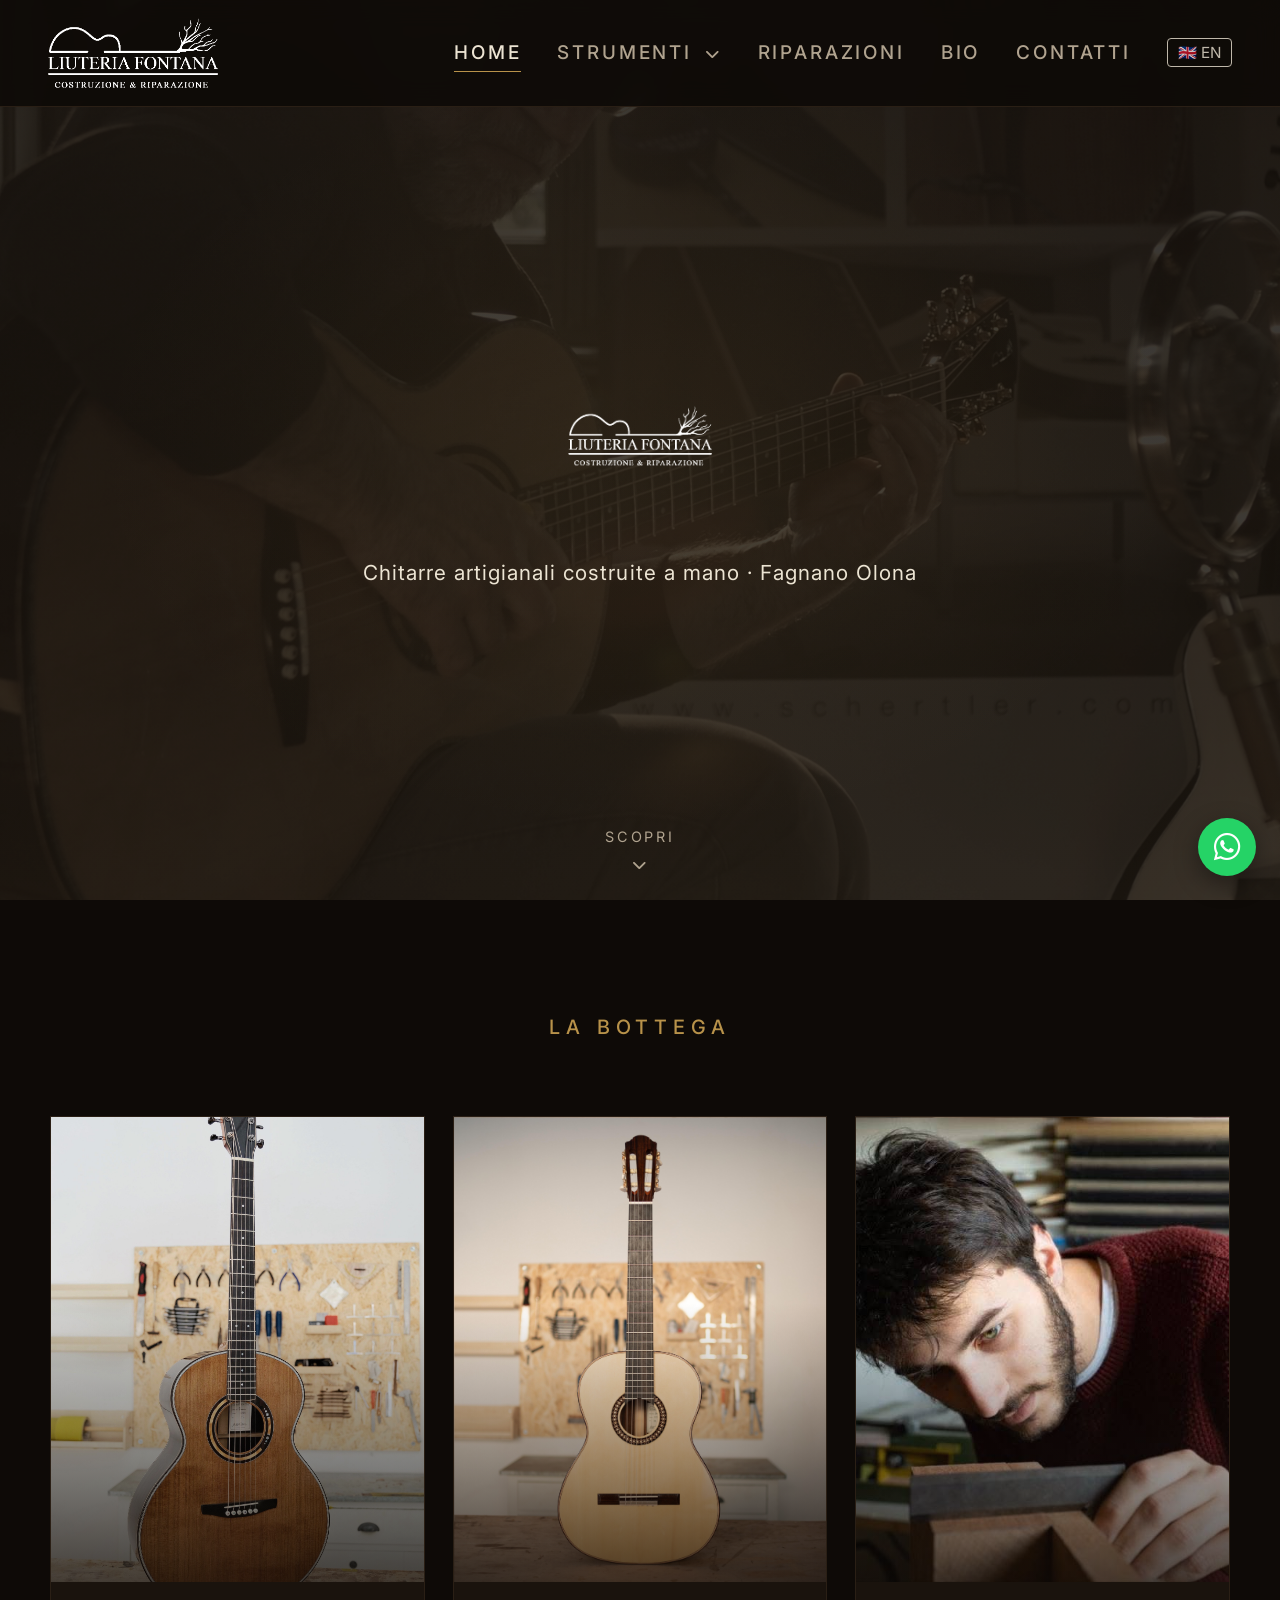
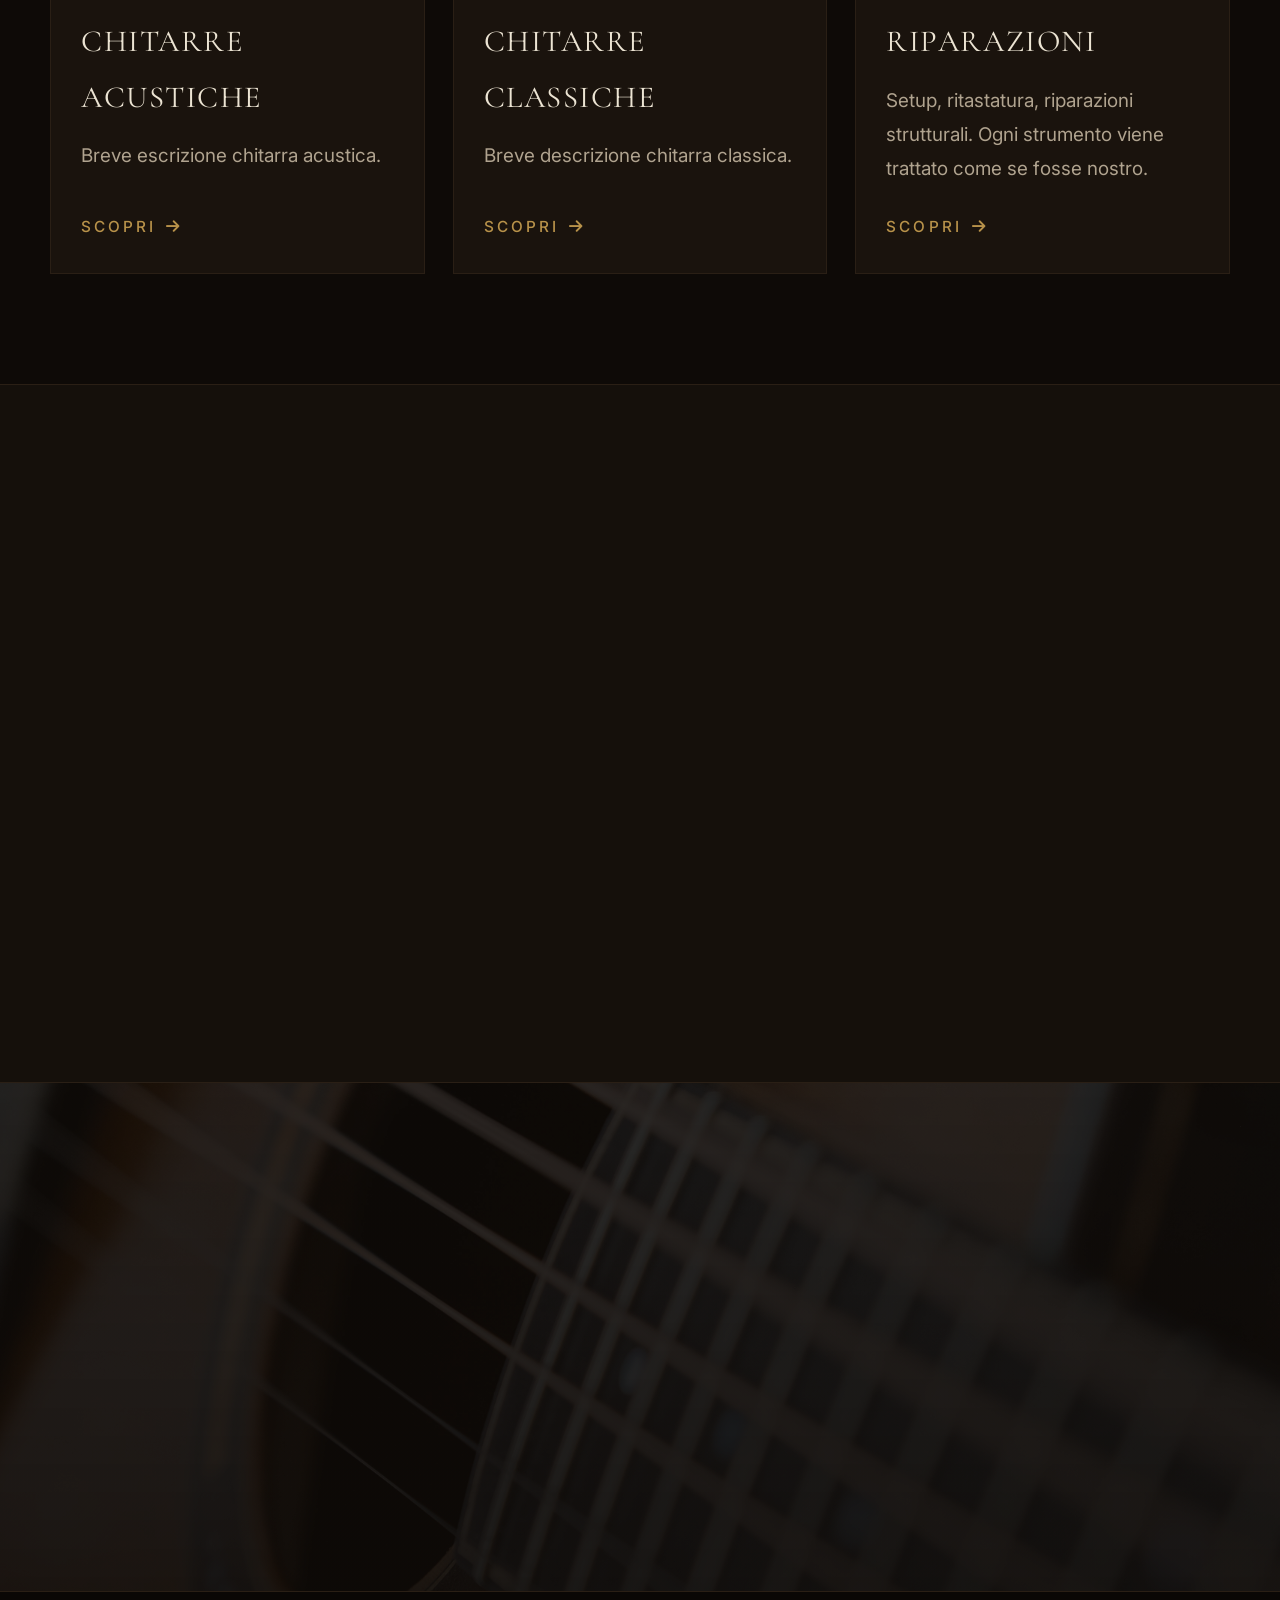
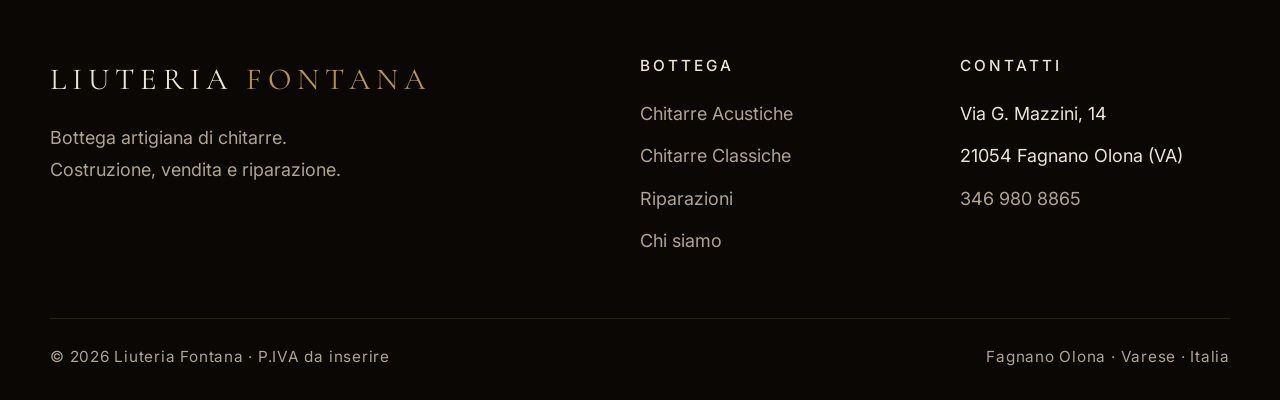
==== index.html @ 772c0473 "Fix qua e la trallalà!" ====
<!doctype html>
<html lang="it">
<head>
  <link rel="icon" type="image/png" href="img/logobiancosenzasfondoskinny.png">
  <meta charset="utf-8"/>
  <meta name="viewport" content="width=device-width,initial-scale=1"/>
  <title>Liuteria Fontana — Chitarre artigianali a Fagnano Olona (Varese)</title>
  <meta name="description" content="Liuteria Fontana: costruzione, vendita e riparazione di chitarre classiche e acustiche a Fagnano Olona (Varese). Liuteria artigianale italiana."/>
  <meta name="keywords" content="liuteria Fagnano Olona, chitarre artigianali Varese, liutaio Varese, riparazione chitarre Varese, chitarre classiche, chitarre acustiche"/>
  <link rel="canonical" href="/"/>
  <meta property="og:title" content="Liuteria Fontana — Chitarre artigianali a Fagnano Olona"/>
  <meta property="og:description" content="Chitarre classiche e acustiche costruite a mano. Riparazioni e setup. Bottega a Fagnano Olona (VA)."/>
  <meta property="og:type" content="website"/>
  <link rel="preconnect" href="https://fonts.googleapis.com">
  <link rel="preconnect" href="https://fonts.gstatic.com" crossorigin>
  <link href="https://fonts.googleapis.com/css2?family=Cormorant+Garamond:ital,wght@0,300;0,400;0,500;1,300;1,400&family=Inter:wght@300;400;500&display=swap" rel="stylesheet">
  <link rel="stylesheet" href="https://cdnjs.cloudflare.com/ajax/libs/font-awesome/6.5.1/css/all.min.css">
  <link rel="stylesheet" href="css/style.css">
  <script type="application/ld+json">
    {"@context":"https://schema.org","@type":"LocalBusiness","name":"Liuteria Fontana","image":"","telephone":"+39 346 980 8865","address":{"@type":"PostalAddress","streetAddress":"Via G. Mazzini, 14","addressLocality":"Fagnano Olona","postalCode":"21054","addressRegion":"VA","addressCountry":"IT"},"openingHours":["Mo-Fr 09:00-12:00","Mo-Fr 15:00-19:30","Sa 09:00-12:30"]}
  </script>
</head>
<body>

<nav class="nav">
  <a class="nav-brand" href="index.html"><img src="img/logobiancosenzasfondoskinny.png"></a>
  <button class="nav-toggle" aria-label="menu"><i class="fa-solid fa-bars"></i></button>
  <ul class="nav-links">
    <li><a href="index.html" data-it="Home" data-en="Home">Home</a></li>
    <li class="dropdown">
      <a href="#" class="dropdown-toggle" data-it="Strumenti <i class='fa-solid fa-chevron-down'></i>" data-en="Instruments <i class='fa-solid fa-chevron-down'></i>">Strumenti <i class="fa-solid fa-chevron-down"></i></a>
      <ul class="dropdown-menu">
        <li><a href="Acustiche.html" data-it="Acustiche" data-en="Acoustic">Acustiche</a></li>
        <li><a href="Classiche.html" data-it="Classiche" data-en="Classical">Classiche</a></li>
      </ul>
    </li>
    <li><a href="riparazioni.html" data-it="Riparazioni" data-en="Repairs">Riparazioni</a></li>
    <li><a href="chi-siamo.html" data-it="Bio" data-en="Bio">Bio</a></li>
    <li><a href="contatti.html" data-it="Contatti" data-en="Contact">Contatti</a></li>
    <li><button id="lang-toggle" class="btn-lang">🇬🇧 EN</button></li>
  </ul>
</nav>

<header class="hero">
  <div class="hero-bg"></div>
  <div class="hero-inner">
    <img src="img/logosenzasfondobianco.png">
    <p class="hero-tag" data-it="Chitarre artigianali costruite a mano · Fagnano Olona" data-en="Handcrafted guitars · Fagnano Olona, Italy">Chitarre artigianali costruite a mano · Fagnano Olona</p>
  </div>
  <div class="hero-scroll" data-it="Scopri<br><i class='fa-solid fa-chevron-down'></i>" data-en="Discover<br><i class='fa-solid fa-chevron-down'></i>">Scopri<br><i class="fa-solid fa-chevron-down"></i></div>
</header>

<section>
  <div class="container">
    <div class="section-head reveal">
      <div class="eyebrow" data-it="La bottega" data-en="The workshop">La bottega</div>
    </div>
    <div class="cards">
      <article class="card reveal">
        <div class="card-img" style="background-image:url('img/acusitche/acustica4.jpeg')"></div>
        <div class="card-body">
          <div class="card-content">
            <h3 data-it="Chitarre Acustiche" data-en="Acoustic Guitars">Chitarre Acustiche</h3>
            <p data-it="Breve escrizione chitarra acustica." data-en="Brief description of the acoustic guitar.">Breve escrizione chitarra acustica.</p>
          </div>
          <a class="card-link" href="Acustiche.html" data-it="Scopri <i class='fa-solid fa-arrow-right'></i>" data-en="Discover <i class='fa-solid fa-arrow-right'></i>">Scopri <i class="fa-solid fa-arrow-right"></i></a>
        </div>
      </article>
      <article class="card reveal">
        <div class="card-img" style="background-image:url('img/classica/classica1.jpeg')"></div>
        <div class="card-body">
          <h3 data-it="Chitarre Classiche" data-en="Classical Guitars">Chitarre Classiche</h3>
          <p data-it="Breve descrizione chitarra classica." data-en="Brief description of the classical guitar.">Breve descrizione chitarra classica.</p>
          <a class="card-link" href="Classiche.html" data-it="Scopri <i class='fa-solid fa-arrow-right'></i>" data-en="Discover <i class='fa-solid fa-arrow-right'></i>">Scopri <i class="fa-solid fa-arrow-right"></i></a>
        </div>
      </article>
      <article class="card reveal">
        <div class="card-img" style="background-image:url('img/riparazione.jpeg')"></div>
        <div class="card-body">
          <h3 data-it="Riparazioni" data-en="Repairs">Riparazioni</h3>
          <p data-it="Setup, ritastatura, riparazioni strutturali. Ogni strumento viene trattato come se fosse nostro." data-en="Setup, fret work, structural repairs. Every instrument is treated as if it were our own.">Setup, ritastatura, riparazioni strutturali. Ogni strumento viene trattato come se fosse nostro.</p>
          <a class="card-link" href="riparazioni.html" data-it="Scopri <i class='fa-solid fa-arrow-right'></i>" data-en="Discover <i class='fa-solid fa-arrow-right'></i>">Scopri <i class="fa-solid fa-arrow-right"></i></a>
        </div>
      </article>
    </div>
  </div>
</section>

<section class="why">
  <div class="container">
    <div class="section-head reveal">
      <div class="eyebrow" data-it="Perché scegliere liuteria fontana" data-en="Why choose Liuteria Fontana">Perché scegliere liuteria fontana</div>
      <h2 data-it="La differenza si <em>sente</em>" data-en="The difference can be <em>heard</em>">La differenza si <em>sente</em></h2>
    </div>
    <div class="why-grid">
      <div class="why-item reveal"><i class="fa-solid fa-hand"></i><h4 data-it="Costruzione a mano" data-en="Handmade">Costruzione a mano</h4><p data-it="Ogni chitarra è realizzata interamente in bottega." data-en="Every guitar is built entirely in our workshop, with no industrial shortcuts.">Ogni chitarra è realizzata interamente in bottega.</p></div>
      <div class="why-item reveal"><i class="fa-solid fa-tree"></i><h4 data-it="Legni selezionati" data-en="Selected woods">Legni selezionati</h4><p data-it="Essenze stagionate naturalmente, scelte una a una per voce e bellezza." data-en="Naturally seasoned woods, chosen one by one for tone and beauty.">Essenze stagionate naturalmente, scelte una a una per voce e bellezza.</p></div>
      <div class="why-item reveal"><i class="fa-solid fa-clock"></i><h4 data-it="Anni di esperienza" data-en="Years of experience">Anni di esperienza</h4><p data-it="Una pratica costruita giorno dopo giorno, sui banchi di lavoro." data-en="A craft built day after day, at the workbench.">Una pratica costruita giorno dopo giorno, sui banchi di lavoro.</p></div>
      <div class="why-item reveal"><i class="fa-solid fa-life-ring"></i><h4 data-it="Assistenza nel tempo" data-en="Long-term support">Assistenza nel tempo</h4><p data-it="Lo strumento ha una vita lunga: ti accompagniamo anche dopo l'acquisto." data-en="An instrument has a long life: we support you even after purchase.">Lo strumento ha una vita lunga: ti accompagniamo anche dopo l'acquisto.</p></div>
    </div>
  </div>
</section>

<section class="cta-bottega">
  <div class="container reveal">
    <h2 data-it="Vieni in <em>bottega</em>" data-en="Visit the <em>workshop</em>">Vieni in <em>bottega</em></h2>
    <div class="info">
      Via G. Mazzini, 14 — Fagnano Olona (VA)<br>
      <a href="tel:+393469808865">346 980 8865</a>
    </div>
    <div class="cta-buttons">
      <a class="btn btn-filled" href="tel:+393469808865"><i class="fa-solid fa-phone"></i> <span data-it="Chiama ora" data-en="Call now">Chiama ora</span></a>
      <a class="btn" href="contatti.html#dove" data-it="Vieni a trovarci" data-en="Find us">Vieni a trovarci</a>
    </div>
  </div>
</section>

<footer class="foot">
  <div class="foot-grid">
    <div>
      <div class="foot-brand">Liuteria <span>Fontana</span></div>
      <p data-it="Bottega artigiana di chitarre.<br>Costruzione, vendita e riparazione." data-en="Artisan guitar workshop.<br>Building, sales and repairs.">Bottega artigiana di chitarre.<br>Costruzione, vendita e riparazione.</p>
    </div>
    <div>
      <h5 data-it="Bottega" data-en="Workshop">Bottega</h5>
      <ul>
        <li><a href="Acustiche.html" data-it="Chitarre Acustiche" data-en="Acoustic Guitars">Chitarre Acustiche</a></li>
        <li><a href="Classiche.html" data-it="Chitarre Classiche" data-en="Classical Guitars">Chitarre Classiche</a></li>
        <li><a href="riparazioni.html" data-it="Riparazioni" data-en="Repairs">Riparazioni</a></li>
        <li><a href="chi-siamo.html" data-it="Chi siamo" data-en="About us">Chi siamo</a></li>
      </ul>
    </div>
    <div>
      <h5 data-it="Contatti" data-en="Contact">Contatti</h5>
      <ul>
        <li>Via G. Mazzini, 14</li>
        <li>21054 Fagnano Olona (VA)</li>
        <li><a href="tel:+393469808865">346 980 8865</a></li>
      </ul>
    </div>
  </div>
  <div class="foot-bottom">
    <span>© <span id="y"></span> Liuteria Fontana · P.IVA da inserire</span>
    <span>Fagnano Olona · Varese · Italia</span>
  </div>
</footer>

<a class="wa" href="https://wa.me/393469808865" target="_blank" rel="noopener" aria-label="WhatsApp"><i class="fa-brands fa-whatsapp"></i></a>
<script>document.getElementById('y').textContent=new Date().getFullYear();</script>
<script src="js/app.js"></script>
<script src="js/translate.js"></script>
</body>
</html>
---- css/style.css ----
:root {
  --bg: #0e0a07;
  --bg-soft: #15100b;
  --bg-card: #1a130d;
  --line: #2a1f15;
  --text: #ece4d3;
  --muted: #b0a38f; /* Schiarito leggermente per aumentare il contrasto su sfondo scuro */
  --gold: #b8924a;
  --gold-soft: #d8b676;
  --serif: "Cormorant Garamond", "EB Garamond", Georgia, serif;
  --sans: "Inter", "DM Sans", system-ui, sans-serif;
}

* {
  box-sizing: border-box;
  margin: 0;
  padding: 0
}

html {
  scroll-behavior: smooth;
  font-size: 18px; /* Ottima base di partenza per la leggibilità */
}

body {
  background: var(--bg);
  color: var(--text);
  font-family: var(--sans);
  font-weight: 400; /* Portato a 400: elimina l'effetto "sbiadito" del font troppo leggero */
  line-height: 1.8; /* Più spazio tra le righe per facilitare la lettura */
  -webkit-font-smoothing: antialiased;
}

img {
  max-width: 100%;
  display: block
}

a {
  color: inherit;
  text-decoration: none;
  transition: color .25s ease
}

a:hover {
  color: var(--gold-soft)
}

.nav {
  position: fixed;
  top: 0;
  left: 0;
  right: 0;
  z-index: 100;
  display: flex;
  align-items: center;
  justify-content: space-between;
  padding: 18px 48px;
  background: rgba(14, 10, 7, .90); /* Leggermente più opaco per non confondere il testo sotto */
  backdrop-filter: blur(12px);
  border-bottom: 1px solid var(--line);
}

.nav-brand {
  font-family: var(--serif);
  font-size: 1.5rem;
  letter-spacing: .2em;
  text-transform: uppercase;
}

.nav-brand span {
  color: var(--gold)
}

.nav-links {
  display: flex;
  gap: 36px;
  list-style: none
}

.nav-links a {
  font-size: 1.05rem; /* Ottimizzato */
  font-weight: 500;
  letter-spacing: .15em; /* Leggermente ridotto per renderlo più leggibile */
  text-transform: uppercase;
  color: var(--muted);
  position: relative;
  padding: 6px 0;
}

.nav-links a.active, .nav-links a:hover {
  color: var(--text)
}

.nav-links a.active::after {
  content: "";
  position: absolute;
  left: 0;
  right: 0;
  bottom: -2px;
  height: 1px;
  background: var(--gold);
}

.nav-toggle {
  display: none;
  background: none;
  border: 0;
  color: var(--text);
  font-size: 1.5rem;
  cursor: pointer
}

@media (max-width: 820px) {
  .nav {
    padding: 14px 20px
  }

  .nav-toggle {
    display: block
  }

  .nav-links {
    position: absolute;
    top: 100%;
    left: 0;
    right: 0;
    flex-direction: column;
    gap: 0;
    background: var(--bg-soft);
    border-bottom: 1px solid var(--line);
    max-height: 0;
    overflow: hidden;
    transition: max-height .35s ease;
  }

  .nav-links.open {
    max-height: 600px
  }

  .nav-links li {
    border-top: 1px solid var(--line)
  }

  .nav-links a {
    display: block;
    padding: 18px 24px
  }

  .nav-links li:has(#lang-toggle) {
    border-top: 1px solid var(--line);
    padding: 16px 24px;
  }
}

.hero {
  min-height: 100vh;
  display: flex;
  align-items: center;
  justify-content: center;
  position: relative;
  overflow: hidden;
  text-align: center;
  padding: 140px 24px 80px;
}

.hero-bg {
  position: absolute;
  inset: 0;
  background: radial-gradient(ellipse at center, rgba(184, 146, 74, .08), transparent 60%),
  linear-gradient(180deg, #0e0a07 0%, #15100b 100%);
}

.hero-bg::after {
  content: "";
  position: absolute;
  inset: 0;
  background: url('../img/homechitarra.jpg') center/cover;
  opacity: .18;
  filter: grayscale(.4) sepia(.3);
}

.hero-inner {
  display: flex;
  flex-direction: column;
  position: relative;
  z-index: 2;
  max-width: 900px
}

.hero-eyebrow {
  font-size: .85rem; /* Ottimizzato */
  letter-spacing: .3em;
  text-transform: uppercase;
  color: var(--gold);
  margin-bottom: 28px;
  font-weight: 500;
}

.hero h1 {
  font-family: var(--serif);
  font-size: clamp(3rem, 9vw, 7.5rem);
  font-weight: 400;
  line-height: .95;
  letter-spacing: .05em;
  text-transform: uppercase;
}

.hero h1 .sub {
  display: block;
  font-style: italic;
  font-weight: 300;
  text-transform: none;
  font-size: .4em;
  letter-spacing: .04em;
  color: var(--gold-soft);
  margin-top: 14px;
}

.hero-tag {
  margin-top: 36px;
  color: var(--text); /* Più chiaro dell'originale per risaltare subito */
  font-size: 1.15rem; /* Ottimizzato */
  letter-spacing: .05em;
}

.hero-scroll {
  position: absolute;
  bottom: 28px;
  left: 50%;
  transform: translateX(-50%);
  color: var(--muted);
  font-size: .8rem;
  letter-spacing: .2em;
  text-transform: uppercase;
}

.hero-scroll i {
  display: block;
  margin-top: 8px;
  animation: bounce 2s infinite
}

@keyframes bounce {
  0%, 100% {
    transform: translateY(0)
  }
  50% {
    transform: translateY(6px)
  }
}

.page-hero {
  min-height: 60vh;
  padding: 160px 24px 80px;
  display: flex;
  flex-direction: column;
  align-items: center;
  justify-content: center;
  text-align: center;
  position: relative;
  overflow: hidden;
  border-bottom: 1px solid var(--line);
}

.page-hero::before {
  content: "";
  position: absolute;
  inset: 0;
  background: linear-gradient(180deg, rgba(14, 10, 7, .55), rgba(14, 10, 7, .9));
  z-index: 1;
}

.page-hero[data-bg]::after {
  content: "";
  position: absolute;
  inset: 0;
  background-image: var(--bg-img);
  background-size: cover;
  background-position: center;
  opacity: .35;
  filter: grayscale(.3);
}

.page-hero > * {
  position: relative;
  z-index: 2
}

.page-hero .eyebrow {
  font-size: .85rem;
  letter-spacing: .3em;
  text-transform: uppercase;
  color: var(--gold);
  margin-bottom: 20px;
  font-weight: 500;
}

.page-hero h1 {
  font-family: var(--serif);
  font-weight: 400;
  font-size: clamp(2.5rem, 6vw, 4.8rem);
  letter-spacing: .05em;
  text-transform: uppercase;
  line-height: 1;
}

.page-hero p {
  margin-top: 22px;
  color: var(--muted);
  max-width: 620px;
  font-size: 1.15rem; /* Più leggibile */
}

section {
  padding: 110px 48px
}

@media (max-width: 720px) {
  section {
    padding: 70px 22px
  }
}

.container {
  max-width: 1180px;
  margin: 0 auto
}

.section-head {
  text-align: center;
  margin-bottom: 70px
}

.section-head .eyebrow {
  font-size: 1.1rem;
  letter-spacing: .3em;
  text-transform: uppercase;
  color: var(--gold);
  font-weight: 500;
}

.section-head h2 {
  font-family: var(--serif);
  font-weight: 400;
  font-size: clamp(2rem, 4.5vw, 3.4rem);
  letter-spacing: .04em;
  margin-top: 16px;
  line-height: 1.2;
}

.section-head h2 em {
  font-style: italic;
  color: var(--gold-soft)
}

.section-head p {
  max-width: 640px;
  margin: 22px auto 0;
  color: var(--muted);
  font-size: 1.1rem;
}


.intro {
  text-align: center;
  max-width: 780px;
  margin: 0 auto
}

.intro p {
  font-size: 1.25rem; /* Aumentato per l'introduzione */
  line-height: 1.9;
  color: #d8cfb8;
  font-weight: 400;
}

.intro .divider {
  width: 60px;
  height: 1px;
  background: var(--gold);
  margin: 36px auto;
}


.cards {
  display: grid;
  grid-template-columns: repeat(3, 1fr);
  gap: 28px;
}

@media (max-width: 880px) {
  .cards {
    grid-template-columns: 1fr
  }
}

.card {
  background: var(--bg-card);
  border: 1px solid var(--line);
  padding: 0;
  overflow: hidden;
  display: flex;
  flex-direction: column;
  transition: transform .5s ease, border-color .5s ease;
  position: relative;
}

.card:hover {
  transform: translateY(-6px);
  border-color: var(--gold)
}

.card-img {
  aspect-ratio: 4/5;
  background: #1a130d center/cover;
  position: relative;
  overflow: hidden;
}

.card-img::after {
  content: "";
  position: absolute;
  inset: 0;
  background: linear-gradient(180deg, transparent 40%, rgba(14, 10, 7, .7));
}

.card-body {
  padding: 32px 30px 65px; /* Aumentato leggermente il fondo per distanziare il link */
  display: flex;
  flex-direction: column;
  justify-content: flex-start;
}

.card h3 {
  font-family: var(--serif);
  font-weight: 400;
  font-size: 1.7rem;
  letter-spacing: .05em;
  text-transform: uppercase;
  margin-bottom: 14px;
}

.card p {
  color: var(--muted);
  margin-bottom: 22px;
  font-size: 1.05rem; /* Testo descrizione card più grande */
}

.card-link {
  font-size: .85rem; /* Più grande e leggibile */
  font-weight: 500;
  letter-spacing: .2em;
  text-transform: uppercase;
  color: var(--gold);
  display: inline-flex;
  align-items: center;
  gap: 10px;
  position: absolute;
  bottom: 32px;
  left: 30px;
}

.card-link i {
  transition: transform .3s ease
}

.card:hover .card-link i {
  transform: translateX(6px)
}


.why {
  background: var(--bg-soft);
  border-top: 1px solid var(--line);
  border-bottom: 1px solid var(--line)
}

.why-grid {
  display: grid;
  grid-template-columns: repeat(4, 1fr);
  gap: 40px;
}

@media (max-width: 900px) {
  .why-grid {
    grid-template-columns: repeat(2, 1fr)
  }
}

@media (max-width: 520px) {
  .why-grid {
    grid-template-columns: 1fr
  }
}

.why-item {
  text-align: center;
  padding: 20px
}

.why-item i {
  font-size: 1.8rem;
  color: var(--gold);
  margin-bottom: 22px
}

.why-item h4 {
  font-family: var(--serif);
  font-weight: 400;
  font-size: 1.35rem;
  letter-spacing: .04em;
  margin-bottom: 12px;
}

.why-item p {
  color: var(--muted);
  font-size: 1.05rem; /* Ottimizzato */
}


.cta-bottega {
  text-align: center;
  background: linear-gradient(rgba(14, 10, 7, .85), rgba(14, 10, 7, .92)),
  url('../img/parrataangolazione1.jpeg') center/cover;
}

.cta-bottega h2 {
  font-family: var(--serif);
  font-weight: 400;
  font-size: clamp(2rem, 5vw, 3.6rem);
  letter-spacing: .04em;
  text-transform: uppercase;
  line-height: 1.2;
}

.cta-bottega h2 em {
  font-style: italic;
  color: var(--gold-soft);
  text-transform: none
}

.cta-bottega .info {
  margin-top: 38px;
  color: var(--text); /* Testo indirizzo più luminoso */
  font-size: 1.15rem; /* Ottimizzato */
  letter-spacing: .05em;
  line-height: 1.8;
}

.cta-bottega .info a {
  color: var(--gold-soft);
  font-weight: 500;
}

.cta-buttons {
  margin-top: 38px;
  display: flex;
  gap: 18px;
  justify-content: center;
  flex-wrap: wrap
}


.btn {
  display: inline-flex;
  align-items: center;
  gap: 12px;
  padding: 16px 34px;
  font-size: .85rem; /* Bottone più leggibile */
  font-weight: 500;
  letter-spacing: .2em;
  text-transform: uppercase;
  border: 1px solid var(--gold);
  color: var(--gold);
  background: transparent;
  cursor: pointer;
  transition: all .3s ease;
}

.btn:hover {
  background: var(--gold);
  color: var(--bg)
}

.btn-filled {
  background: var(--gold);
  color: var(--bg)
}

.btn-filled:hover {
  background: transparent;
  color: var(--gold)
}


.split {
  display: grid;
  grid-template-columns: 1fr 1fr;
  gap: 80px;
  align-items: start;
}

@media (max-width: 880px) {
  .split {
    grid-template-columns: 1fr;
    gap: 50px
  }
}

.split-img {
  aspect-ratio: 4/5;
  background: var(--bg-card) center/cover;
  border: 1px solid var(--line);
  margin-top: 47.53px
}

.split.split-float {
  display: block;
  overflow: hidden;
}

.split.split-float .split-img {
  width: 42%;
  max-width: 420px;
  float: left;
  margin-right: 60px;
  margin-bottom: 24px;
  shape-outside: inset(0);
}

@media (max-width: 880px) {
  .split.split-float .split-img {
    float: none;
    width: 100%;
    max-width: none;
    margin-right: 0;
  }
}

.split.split-float-right {
  display: block;
  overflow: hidden;
}

.split.split-float-right .split-img {
  width: 42%;
  max-width: 420px;
  float: right;
  margin-left: 60px;
  margin-bottom: 24px;
  shape-outside: inset(0);
}

@media (max-width: 880px) {
  .split.split-float-right .split-img {
    float: none;
    width: 100%;
    max-width: none;
    margin-left: 0;
  }
}

.split h2 {
  font-family: var(--serif);
  font-weight: 400;
  font-size: clamp(2rem, 4vw, 3rem);
  letter-spacing: .04em;
  text-transform: uppercase;
  line-height: 1.2;
  margin-bottom: 30px;
}

.split h2 em {
  font-style: italic;
  color: var(--gold-soft);
  text-transform: none
}

.split p {
  color: #d8cfb8;
  font-size: 1.1rem; /* Aumentato */
  margin-bottom: 18px
}

.split .eyebrow {
  font-size: .85rem;
  letter-spacing: .3em;
  text-transform: uppercase;
  color: var(--gold);
  margin-bottom: 20px;
  display: block;
  font-weight: 500;
}

.feature-list {
  margin-top: 30px;
  list-style: none
}

.feature-list li {
  padding: 14px 0;
  border-bottom: 1px solid var(--line);
  display: flex;
  align-items: center;
  gap: 16px;
  color: #e5dec9;
  font-size: 1.1rem; /* Righe di lista più grandi */
}

.feature-list li:last-child {
  border-bottom: 0
}

.feature-list i {
  color: var(--gold);
  font-size: .9rem
}


.gallery {
  display: flex;
  gap: 16px;
  overflow-x: auto;
  scroll-snap-type: x mandatory;
  -webkit-overflow-scrolling: touch;
  padding-bottom: 12px;
}

.gallery::-webkit-scrollbar {
  height: 4px;
}

.gallery::-webkit-scrollbar-track {
  background: var(--bg-card);
}

.gallery::-webkit-scrollbar-thumb {
  background: var(--gold);
}

.gallery .ph {
  flex: 0 0 400px;
  height: 520px;
  scroll-snap-align: start;
  background: var(--bg-card);
  border: 1px solid var(--line);
  background-size: cover;
  background-position: center;
  position: relative;
  overflow: hidden;
  transition: transform .6s ease;
}

.gallery .ph::after {
  content: "[ FOTO ]";
  position: absolute;
  inset: 0;
  display: flex;
  align-items: center;
  justify-content: center;
  color: #504030;
  font-size: .75rem;
  letter-spacing: .3em;
}

.gallery .ph[style*="url"]::after {
  display: none;
}

.gallery .ph:hover {
  transform: scale(1.02);
}

@media (max-width: 720px) {
  .gallery .ph {
    flex: 0 0 280px;
    height: 360px;
  }
}


.services {
  display: grid;
  grid-template-columns: repeat(3, 1fr);
  gap: 1px;
  background: var(--line);
  border: 1px solid var(--line);
}

@media (max-width: 820px) {
  .services {
    grid-template-columns: 1fr
  }
}

.service {
  background: var(--bg);
  padding: 48px 34px;
  transition: background .3s ease;
}

.service:hover {
  background: var(--bg-card)
}

.service i {
  font-size: 1.6rem;
  color: var(--gold);
  margin-bottom: 22px;
  display: block
}

.service h4 {
  font-family: var(--serif);
  font-weight: 400;
  font-size: 1.45rem;
  letter-spacing: .04em;
  margin-bottom: 14px;
}

.service p {
  color: var(--muted);
  font-size: 1.05rem; /* Ottimizzato */
}

.quote {
  text-align: center;
  max-width: 780px;
  margin: 80px auto 0;
  font-family: var(--serif);
  font-style: italic;
  font-size: clamp(1.5rem, 2.8vw, 2.2rem);
  line-height: 1.6;
  color: var(--gold-soft);
}

.quote::before, .quote::after {
  content: "“";
  color: var(--gold);
  font-size: 1.4em;
  line-height: 0;
  vertical-align: -.3em;
  margin: 0 8px
}

.quote::after {
  content: "”"
}


.contact-grid {
  display: grid;
  grid-template-columns: 1fr 1fr;
  gap: 60px
}

@media (max-width: 880px) {
  .contact-grid {
    grid-template-columns: 1fr;
    gap: 40px
  }
}

.contact-block h3 {
  font-family: var(--serif);
  font-weight: 400;
  font-size: 1.7rem;
  letter-spacing: .05em;
  text-transform: uppercase;
  margin-bottom: 24px;
}

.contact-item {
  display: flex;
  gap: 20px;
  padding: 22px 0;
  border-bottom: 1px solid var(--line);
}

.contact-item i {
  color: var(--gold);
  font-size: 1.2rem;
  margin-top: 4px;
  width: 24px;
}

.contact-item .label {
  font-size: .8rem;
  letter-spacing: .2em;
  text-transform: uppercase;
  color: var(--muted);
  margin-bottom: 6px;
  display: block;
  font-weight: 500;
}

.contact-item .value {
  font-size: 1.15rem; /* Info contatti ingrandite */
  color: var(--text)
}

.contact-item .value a {
  color: var(--gold-soft)
}

.hours {
  width: 100%;
  border-collapse: collapse;
  margin-top: 8px
}

.hours td {
  padding: 12px 0;
  border-bottom: 1px solid var(--line);
  font-size: 1.05rem; /* Orari più grandi */
  color: #d8cfb8;
}

.hours td:last-child {
  text-align: right;
  color: var(--text); /* Più contrasto sulle ore effettive */
  font-variant-numeric: tabular-nums
}

.hours tr:last-child td {
  border-bottom: 0
}

.hours .closed {
  color: var(--gold-soft);
  font-style: italic
}

.map {
  aspect-ratio: 4/3;
  border: 1px solid var(--line);
  overflow: hidden;
  background: var(--bg-card);
}

.map iframe {
  width: 100%;
  height: 100%;
  border: 0;
  filter: grayscale(.5) invert(.92) contrast(.9)
}


footer {
  background: #0a0705;
  border-top: 1px solid var(--line);
  padding: 60px 48px 30px;
}

.foot-grid {
  display: grid;
  grid-template-columns: 2fr 1fr 1fr;
  gap: 50px;
  max-width: 1180px;
  margin: 0 auto;
}

@media (max-width: 780px) {
  .foot-grid {
    grid-template-columns: 1fr;
    gap: 36px
  }
}

.foot-brand {
  font-family: var(--serif);
  font-size: 1.7rem;
  letter-spacing: .2em;
  text-transform: uppercase;
  margin-bottom: 14px;
}

.foot-brand span {
  color: var(--gold)
}

.foot p, .foot a {
  color: var(--muted);
  font-size: 1rem;
}

.foot h5 {
  font-size: .85rem;
  letter-spacing: .2em;
  text-transform: uppercase;
  color: var(--text);
  margin-bottom: 18px;
  font-weight: 500;
}

.foot ul {
  list-style: none
}

.foot li {
  margin-bottom: 10px
}

.foot-bottom {
  max-width: 1180px;
  margin: 50px auto 0;
  padding-top: 24px;
  border-top: 1px solid var(--line);
  display: flex;
  justify-content: space-between;
  gap: 20px;
  flex-wrap: wrap;
  font-size: .85rem;
  color: var(--muted);
  letter-spacing: .05em;
}


.wa {
  position: fixed;
  bottom: 24px;
  right: 24px;
  z-index: 99;
  width: 58px;
  height: 58px;
  border-radius: 50%;
  background: #25D366;
  color: #fff;
  display: flex;
  align-items: center;
  justify-content: center;
  font-size: 1.7rem;
  box-shadow: 0 8px 24px rgba(0, 0, 0, .4);
  transition: transform .25s ease;
}

.wa:hover {
  transform: scale(1.08);
  color: #fff
}


.reveal {
  opacity: 0;
  transform: translateY(24px);
  transition: opacity .9s ease, transform .9s ease
}

.reveal.in {
  opacity: 1;
  transform: none
}

.dropdown {
  position: relative;
}

.dropdown-toggle i {
  font-size: 0.8rem;
  margin-left: 5px;
  transition: transform 0.3s ease;
}

.dropdown-menu {
  position: absolute;
  top: 100%;
  left: 50%;
  transform: translateX(-50%) translateY(10px);
  background: var(--bg-card);
  border: 1px solid var(--line);
  list-style: none;
  min-width: 180px;
  padding: 10px 0;
  opacity: 0;
  visibility: hidden;
  transition: all 0.3s ease;
  box-shadow: 0 10px 30px rgba(0,0,0,0.5);
}

.dropdown-menu li {
  border: 0 !important;
}

.dropdown-menu a {
  display: block;
  padding: 12px 24px;
  font-size: 0.95rem !important;
  letter-spacing: 0.15em;
  text-transform: uppercase;
  color: var(--muted);
  white-space: nowrap;
  transition: all 0.25s ease;
}

.dropdown-menu a:hover {
  color: var(--text);
  background: rgba(255, 255, 255, 0.02);
}

.dropdown.open .dropdown-menu {
  opacity: 1;
  visibility: visible;
  transform: translateX(-50%) translateY(0);
}

.dropdown.open .dropdown-toggle i {
  transform: rotate(180deg);
}

@media (max-width: 820px) {
  .dropdown-menu {
    position: static;
    transform: none !important;
    opacity: 1;
    visibility: visible;
    background: transparent;
    border: 0;
    box-shadow: none;
    padding: 0;
    max-height: none;
  }

  .dropdown-toggle {
    display: none !important;
  }

  .dropdown-menu a {
    display: block;
    padding: 18px 24px !important;
    font-size: 1.05rem !important;
    color: var(--muted);
  }

  .dropdown-menu li {
    border-top: 1px solid var(--line) !important;
  }
}

.nav-brand img {
  height: 70px;
  width: auto;
}

.btn-lang {
  background: none;
  border: 1px solid currentColor;
  color: inherit;
  padding: 4px 10px;
  border-radius: 4px;
  cursor: pointer;
  font-size: 0.85rem;
  font-family: inherit;
  opacity: 0.8;
  transition: opacity 0.2s;
}
.btn-lang:hover { opacity: 1; }

.hero-inner img {
  height: 150px;
  width: auto;
  object-fit: contain; /* extra sicurezza: mai stirare anche se width/height vengono entrambe fissate da qualche altra regola */
  max-width: 100%;
}
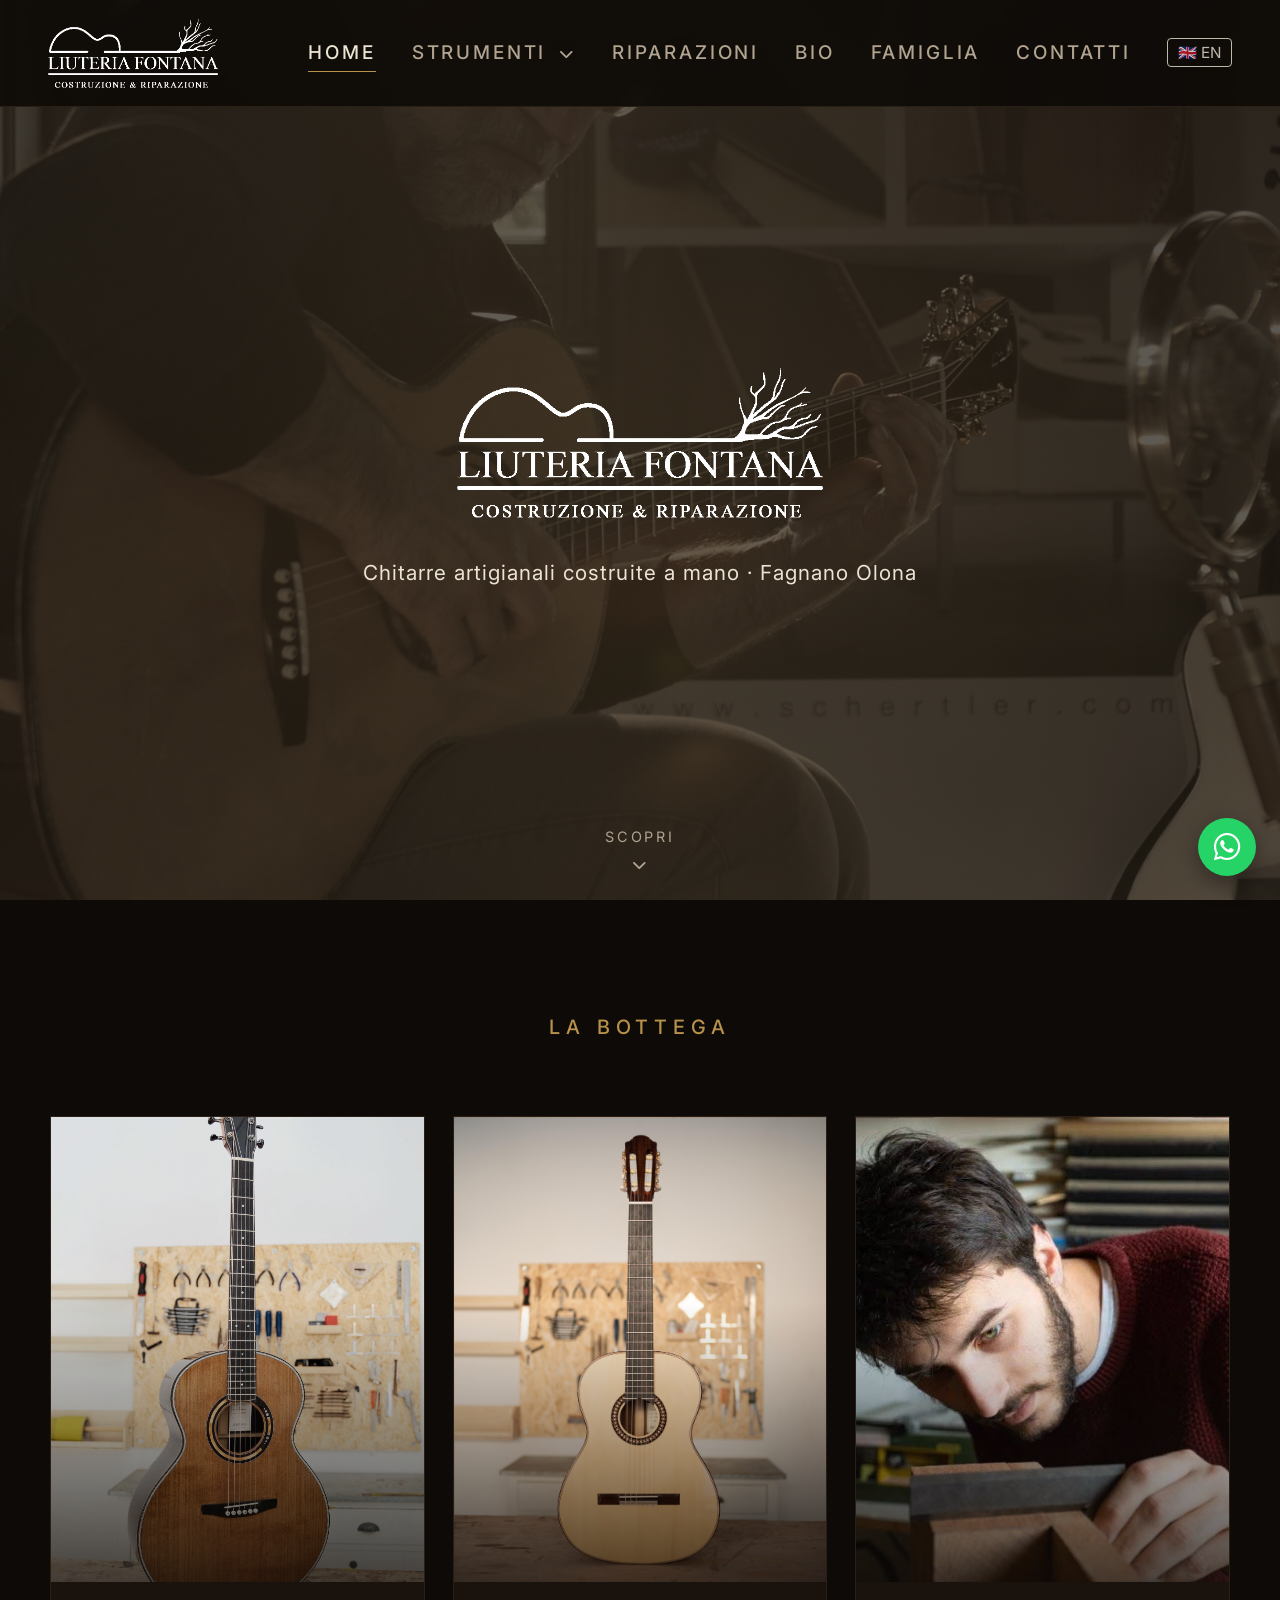
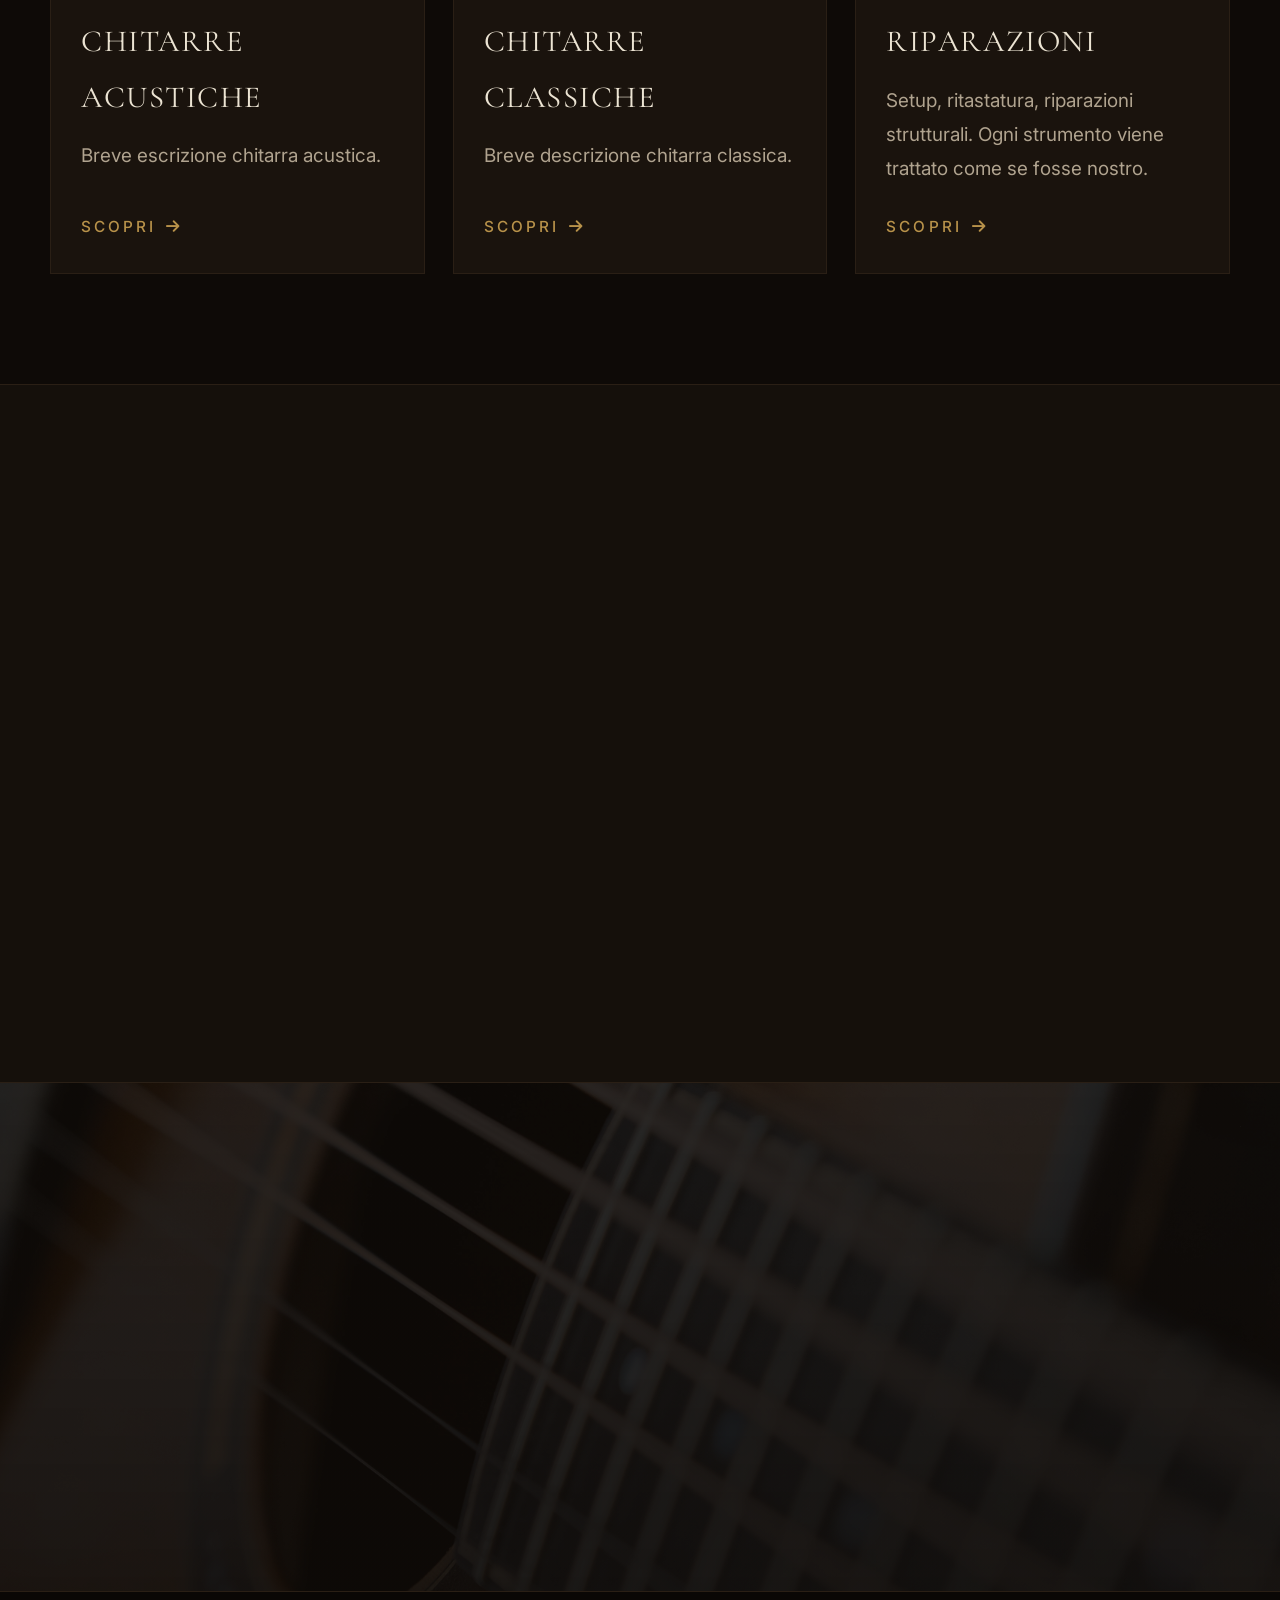
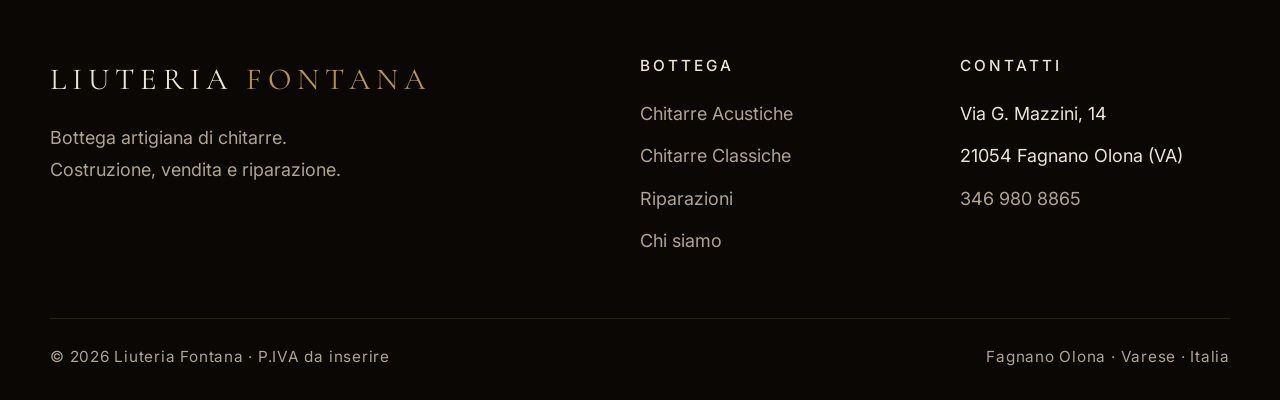
==== commit 01c01e53: "Fix qua e la trallalà!" ====
--- a/index.html
+++ b/index.html
@@ -36,6 +36,7 @@
     </li>
     <li><a href="riparazioni.html" data-it="Riparazioni" data-en="Repairs">Riparazioni</a></li>
     <li><a href="chi-siamo.html" data-it="Bio" data-en="Bio">Bio</a></li>
+    <li><a href="famiglia.html" data-it="Famiglia" data-en="Family">Famiglia</a></li>
     <li><a href="contatti.html" data-it="Contatti" data-en="Contact">Contatti</a></li>
     <li><button id="lang-toggle" class="btn-lang">🇬🇧 EN</button></li>
   </ul>
--- a/css/style.css
+++ b/css/style.css
@@ -167,7 +167,7 @@
 .hero-bg {
   position: absolute;
   inset: 0;
-  background: radial-gradient(ellipse at center, rgba(184, 146, 74, .08), transparent 60%),
+  background: radial-gradient(ellipse at center, rgba(184, 146, 74, .08), transparent 100%),
   linear-gradient(180deg, #0e0a07 0%, #15100b 100%);
 }
 
@@ -176,7 +176,7 @@
   position: absolute;
   inset: 0;
   background: url('../img/homechitarra.jpg') center/cover;
-  opacity: .18;
+  opacity: .30;
   filter: grayscale(.4) sepia(.3);
 }
 
@@ -1159,6 +1159,36 @@
 .hero-inner img {
   height: 150px;
   width: auto;
-  object-fit: contain; /* extra sicurezza: mai stirare anche se width/height vengono entrambe fissate da qualche altra regola */
+  object-fit: contain;
   max-width: 100%;
 }
+
+.split-img-stack {
+  display: flex;
+  flex-direction: column;
+  gap: 16px;
+}
+
+.split.split-float-right .split-img-stack {
+  width: 42%;
+  max-width: 420px;
+  float: right;
+  margin-left: 60px;
+  margin-bottom: 24px;
+  shape-outside: inset(0);
+}
+
+.split-img-item {
+  aspect-ratio: 4/5;
+  background: var(--bg-card) center/cover;
+  border: 1px solid var(--line);
+}
+
+@media (max-width: 880px) {
+  .split.split-float-right .split-img-stack {
+    float: none;
+    width: 100%;
+    max-width: none;
+    margin-left: 0;
+  }
+}
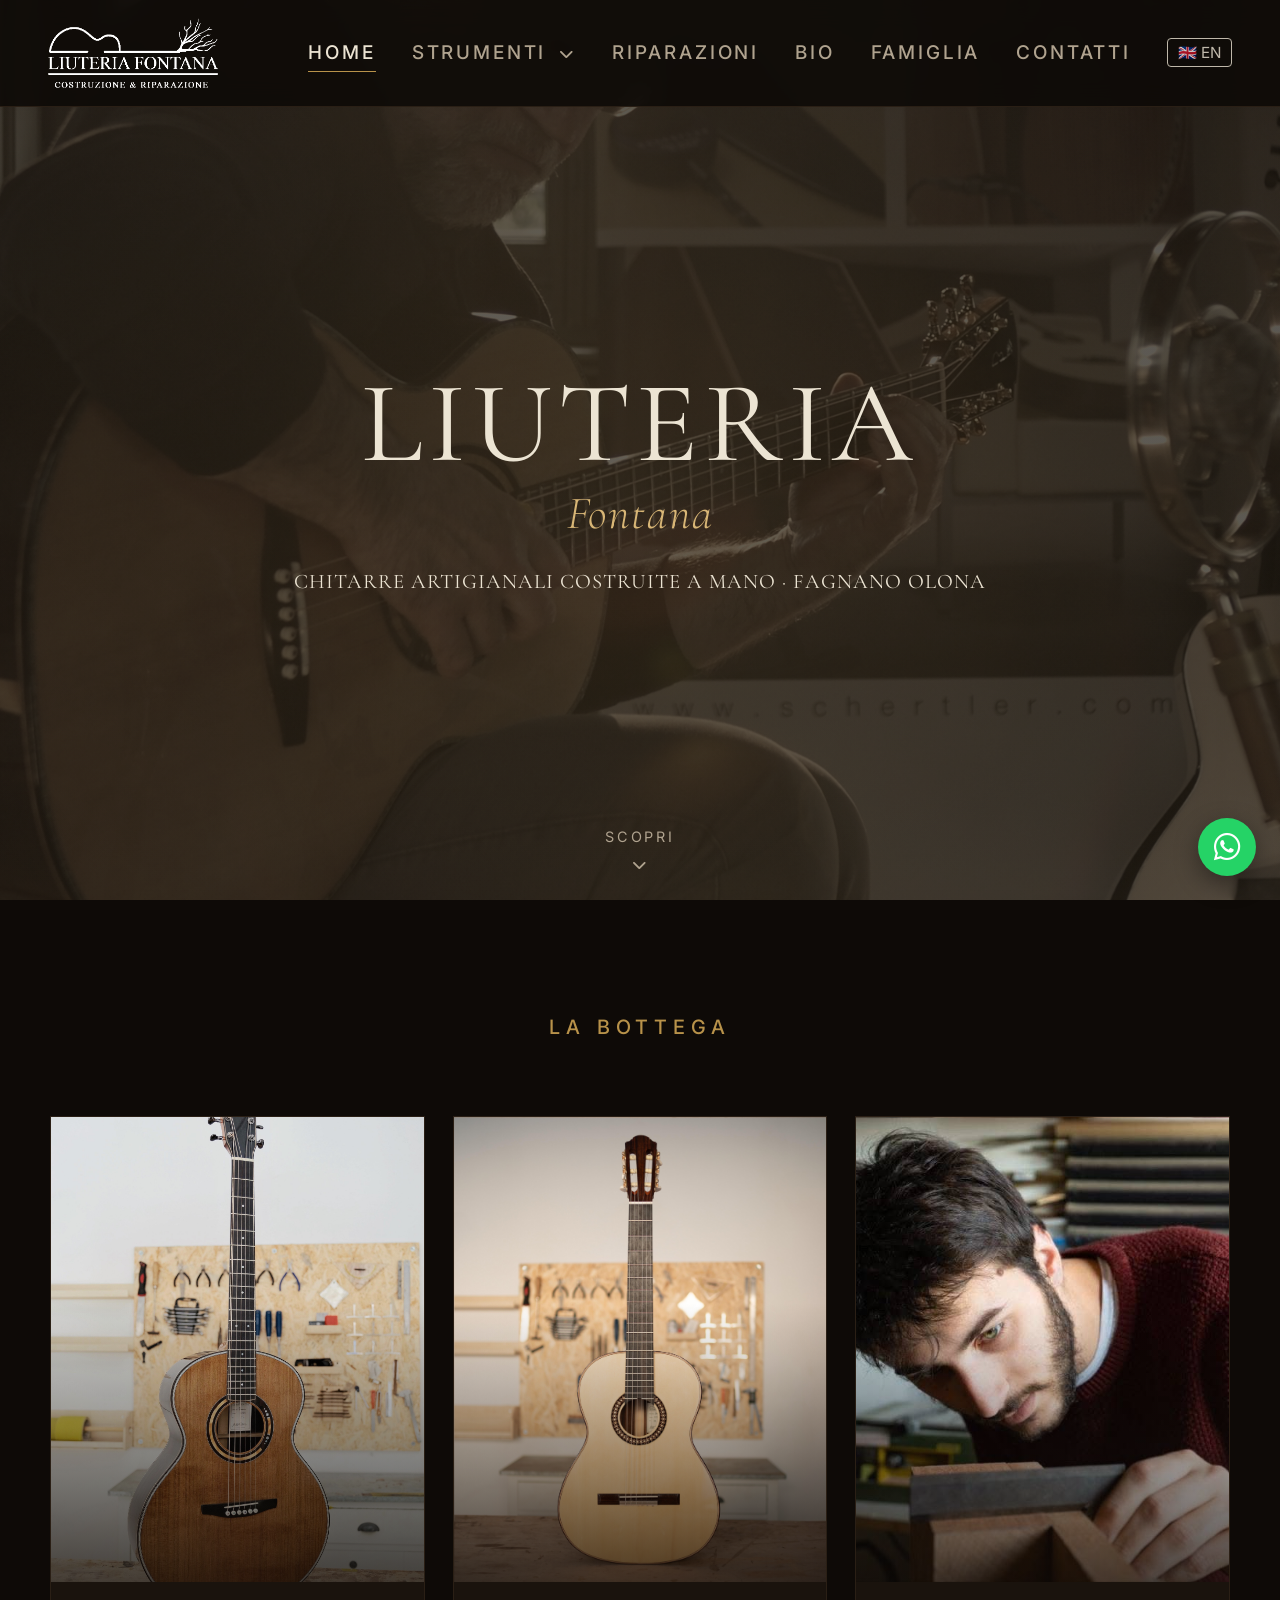
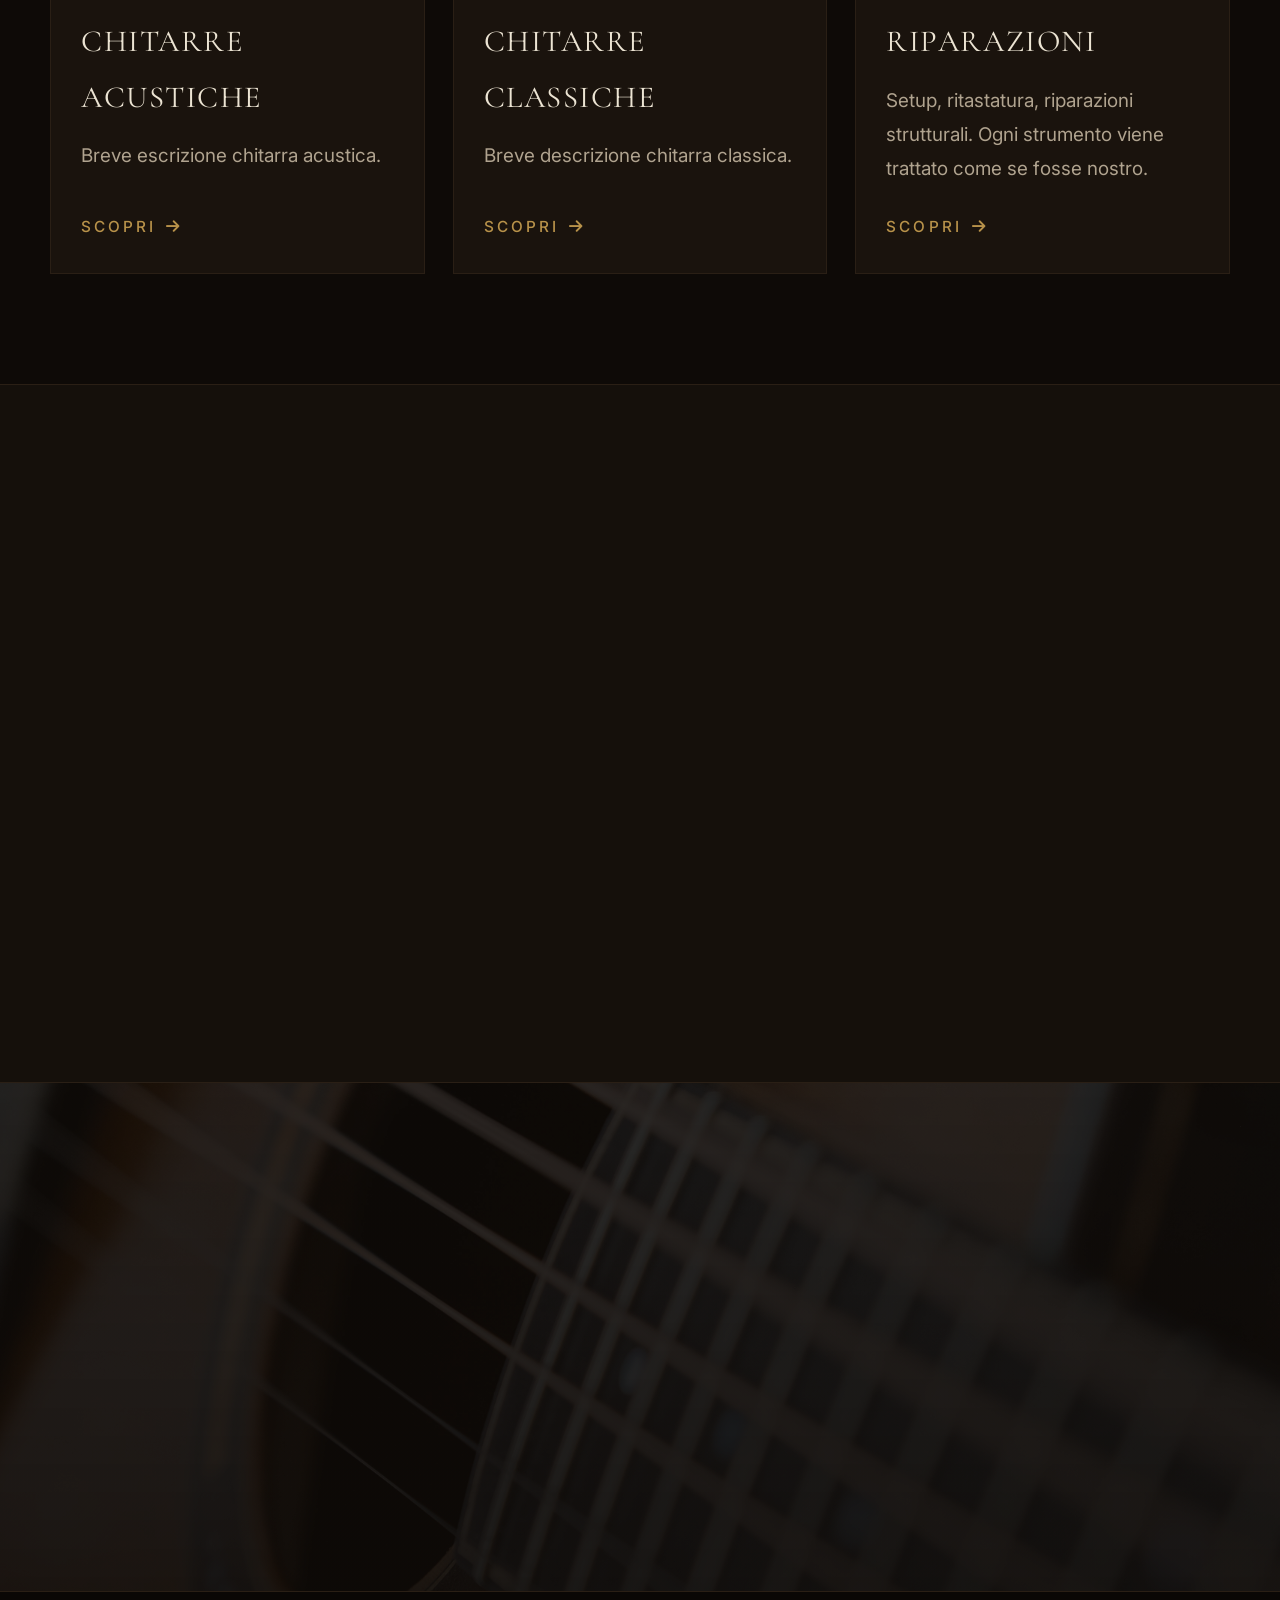
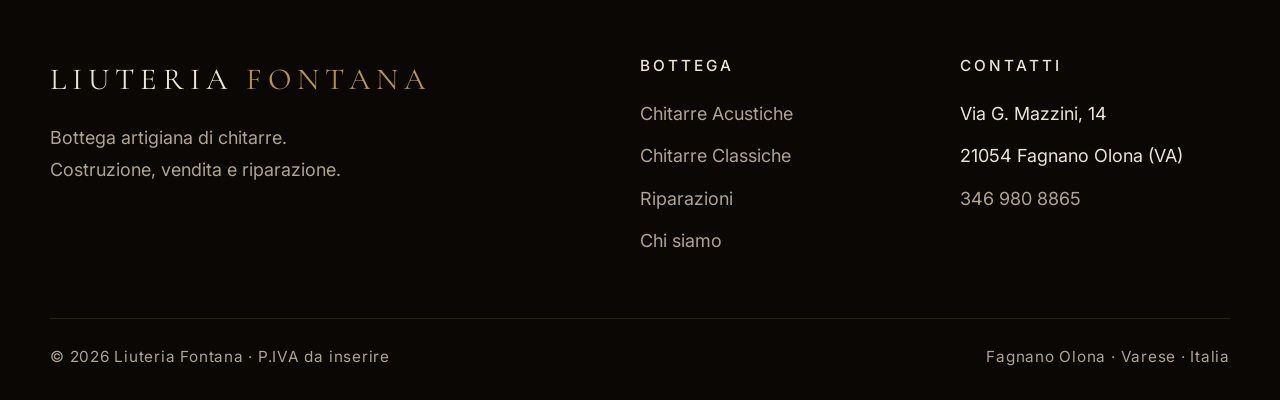
==== commit cd2c2c30: "Fix qua e la trallalà!" ====
--- a/index.html
+++ b/index.html
@@ -45,7 +45,7 @@
 <header class="hero">
   <div class="hero-bg"></div>
   <div class="hero-inner">
-    <img src="img/logosenzasfondobianco.png">
+    <h1>Liuteria<span class="sub">Fontana</span>
     <p class="hero-tag" data-it="Chitarre artigianali costruite a mano · Fagnano Olona" data-en="Handcrafted guitars · Fagnano Olona, Italy">Chitarre artigianali costruite a mano · Fagnano Olona</p>
   </div>
   <div class="hero-scroll" data-it="Scopri<br><i class='fa-solid fa-chevron-down'></i>" data-en="Discover<br><i class='fa-solid fa-chevron-down'></i>">Scopri<br><i class="fa-solid fa-chevron-down"></i></div>
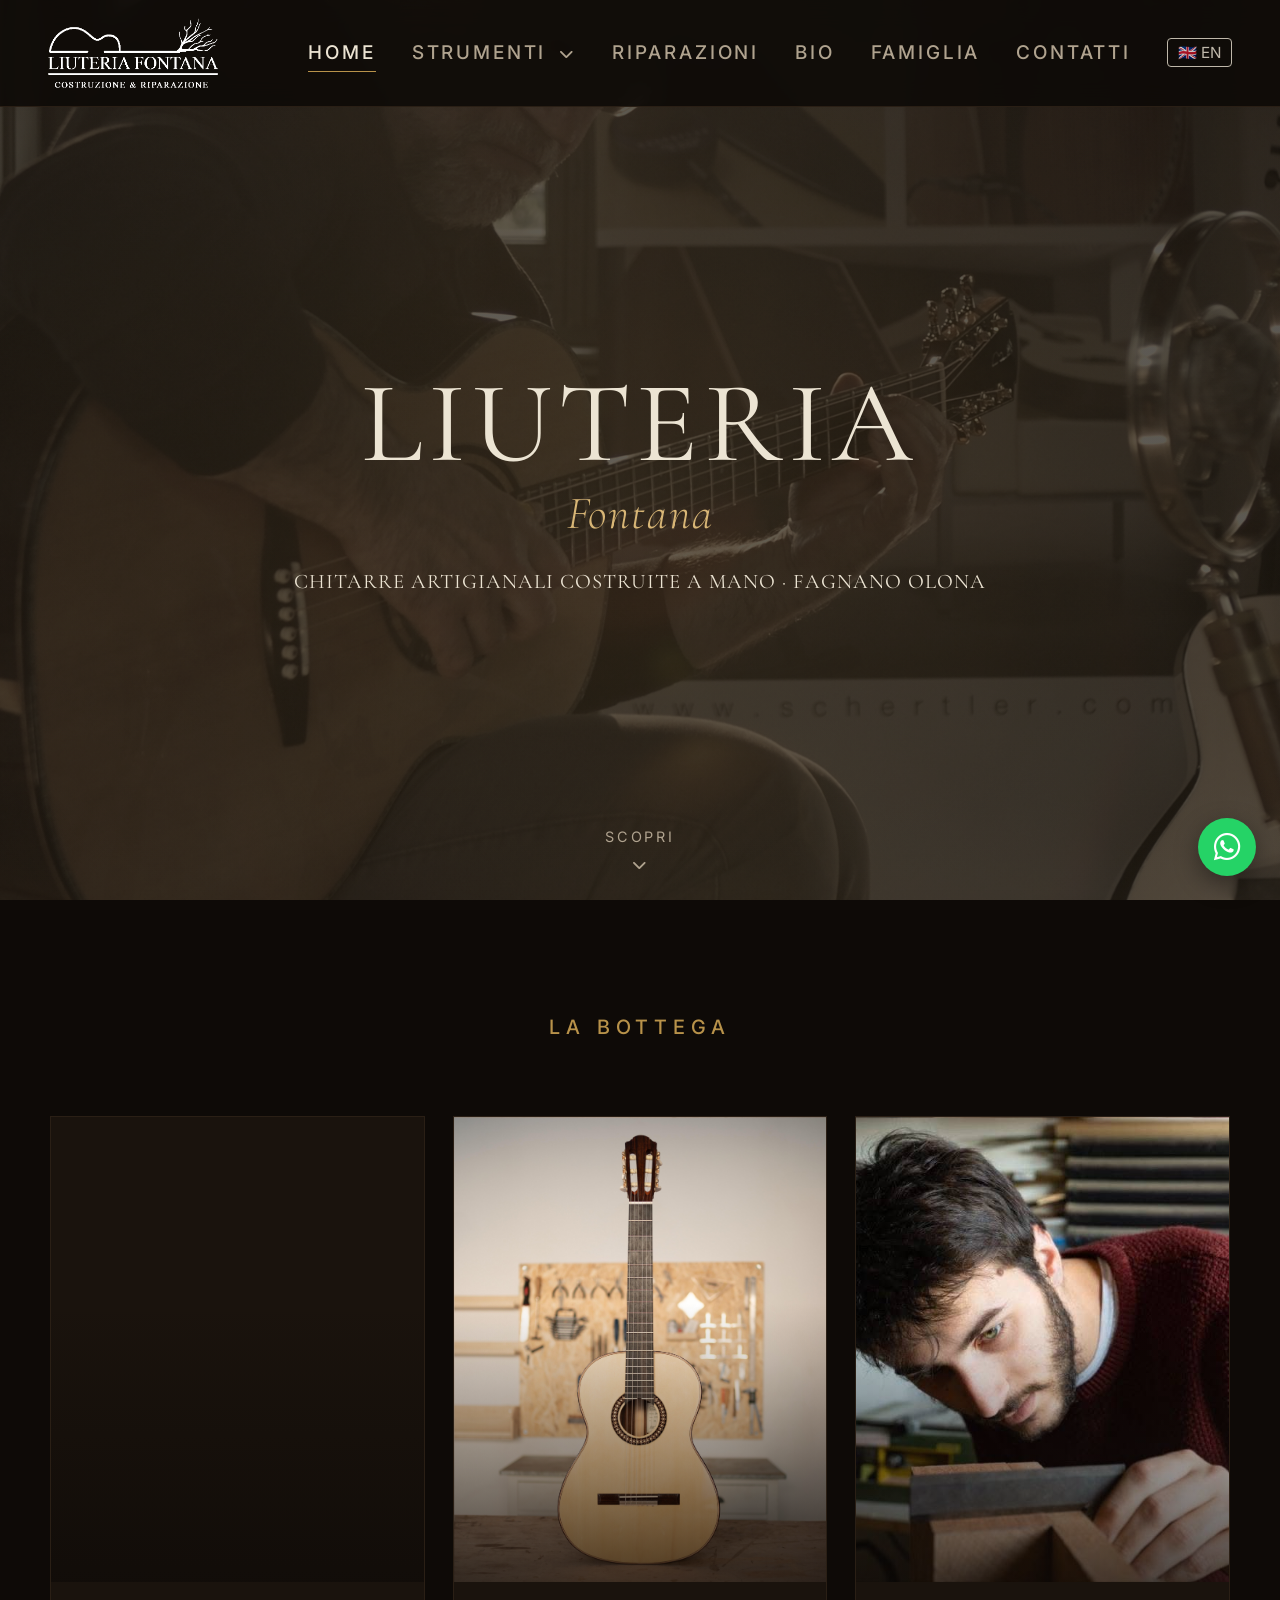
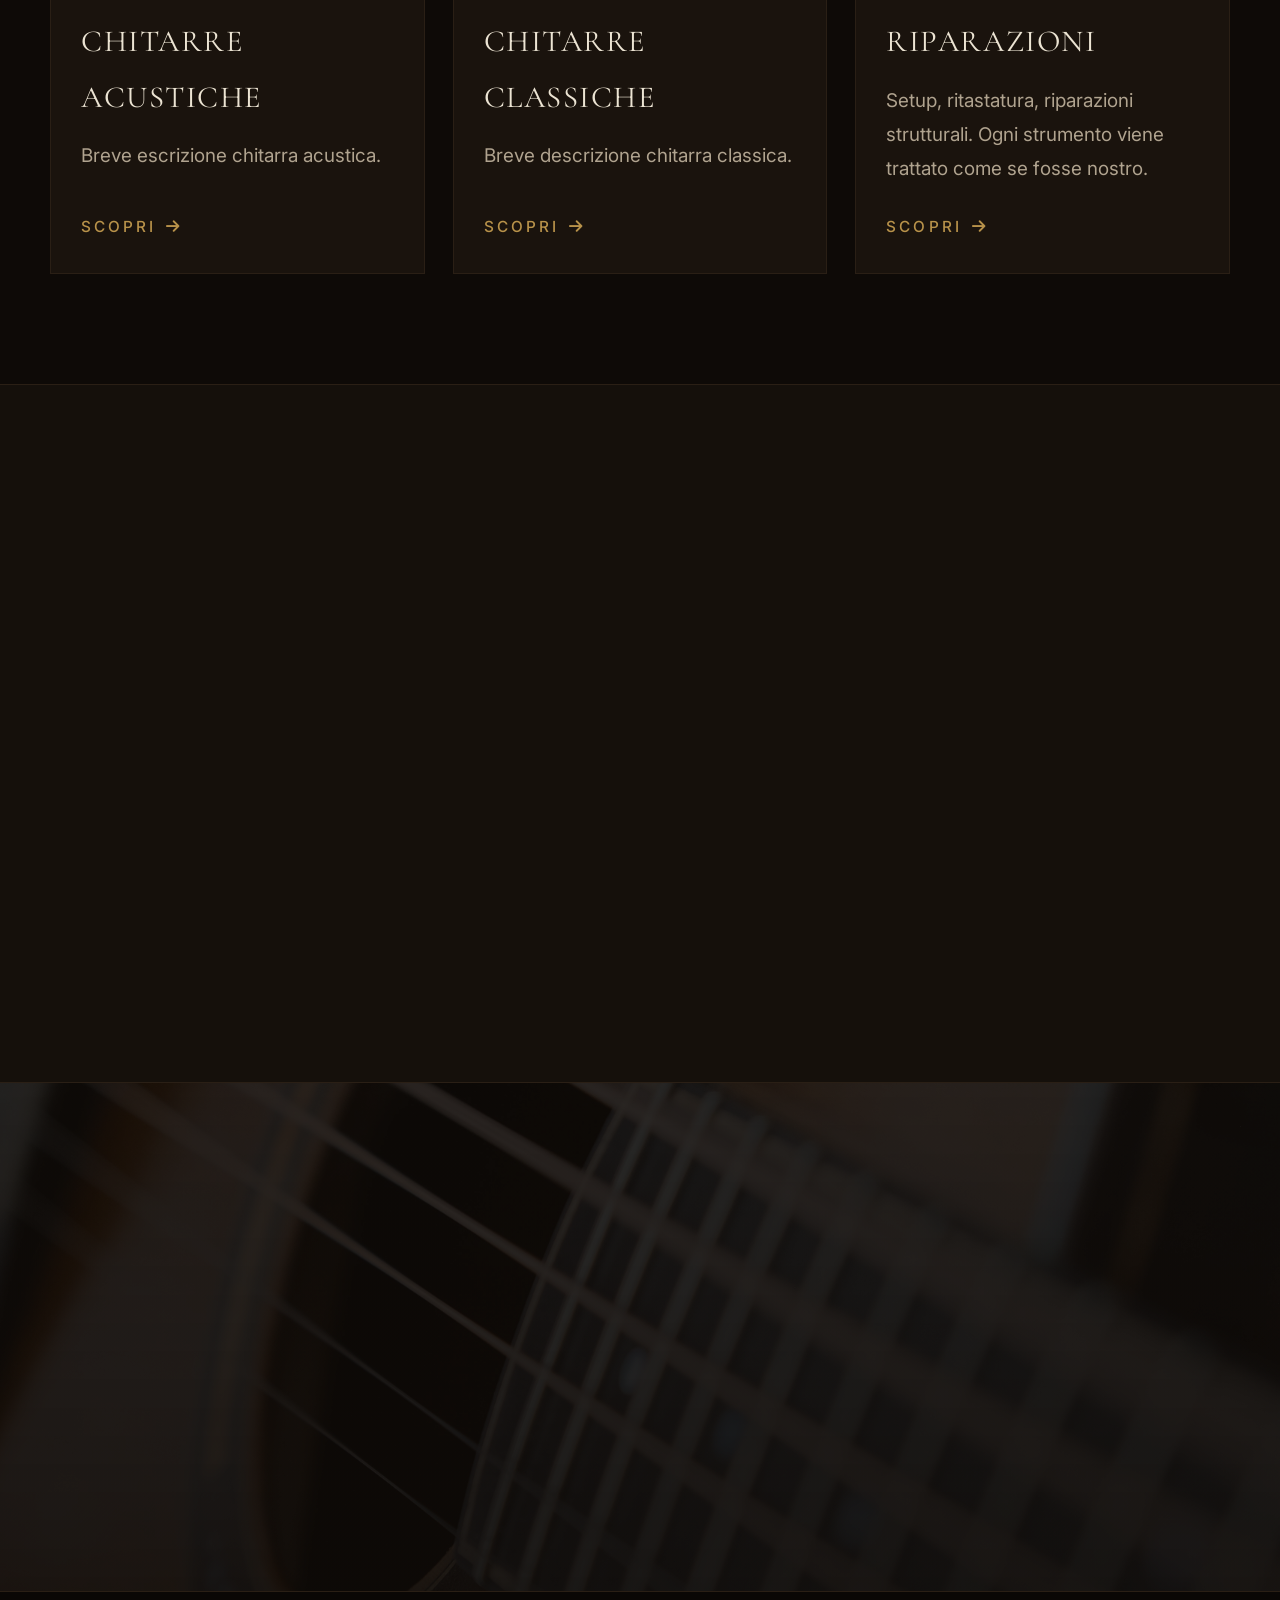
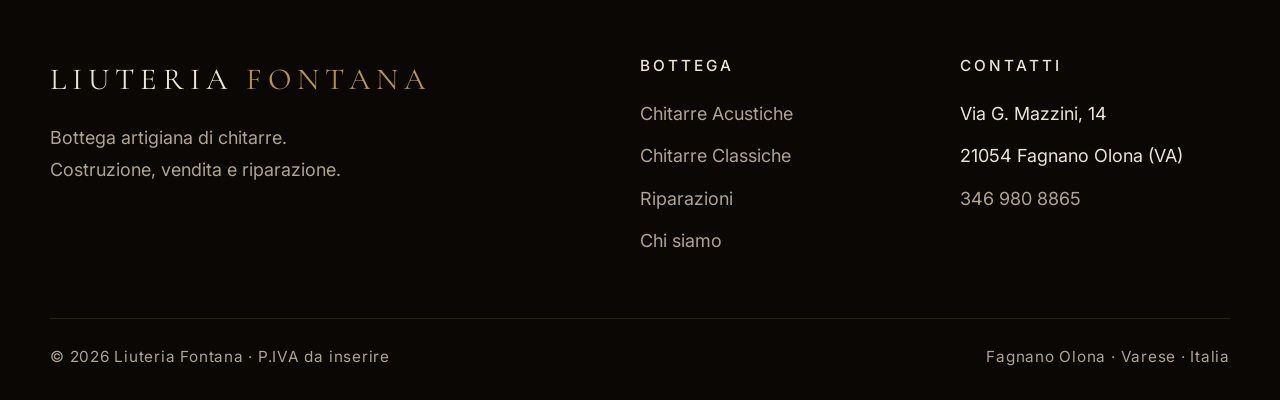
==== commit ff73c94d: "Fix qua e la trallalà!" ====
--- a/index.html
+++ b/index.html
@@ -58,7 +58,7 @@
     </div>
     <div class="cards">
       <article class="card reveal">
-        <div class="card-img" style="background-image:url('img/acusitche/acustica4.jpeg')"></div>
+        <div class="card-img" style="background-image:url('img/acusitche/acustica7.jpeg'')"></div>
         <div class="card-body">
           <div class="card-content">
             <h3 data-it="Chitarre Acustiche" data-en="Acoustic Guitars">Chitarre Acustiche</h3>
--- a/css/style.css
+++ b/css/style.css
@@ -1192,3 +1192,93 @@
     margin-left: 0;
   }
 }
+
+#galleryViewer{
+  position:fixed;
+  inset:0;
+  display:flex;
+  align-items:center;
+  justify-content:center;
+  background:rgba(0,0,0,.85);
+  opacity:0;
+  visibility:hidden;
+  transition:.3s;
+  z-index:9999;
+}
+
+#galleryViewer.open{
+  opacity:1;
+  visibility:visible;
+}
+
+#gvImage{
+  max-width:90vw;
+  max-height:90vh;
+  object-fit:contain;
+
+  transform:scale(.85);
+  transition:.3s;
+  user-select:none;
+}
+
+#galleryViewer.open #gvImage{
+  transform:scale(1);
+}
+
+.gv-btn,
+.gv-close{
+  position:absolute;
+  width:55px;
+  height:55px;
+  border:none;
+  border-radius:50%;
+  cursor:pointer;
+
+  background:rgba(255,255,255,.12);
+  backdrop-filter:blur(8px);
+
+  color:white;
+  font-size:20px;
+
+  transition:.2s;
+}
+
+.gv-btn:hover,
+.gv-close:hover{
+  background:rgba(255,255,255,.22);
+}
+
+.gv-prev{
+  left:30px;
+}
+
+.gv-next{
+  right:30px;
+}
+
+.gv-close{
+  top:25px;
+  right:25px;
+}
+
+.gv-overlay{
+  position:absolute;
+  inset:0;
+}
+
+@media(max-width:700px){
+
+  .gv-prev{
+    left:10px;
+  }
+
+  .gv-next{
+    right:10px;
+  }
+
+  .gv-btn{
+    width:45px;
+    height:45px;
+  }
+
+}
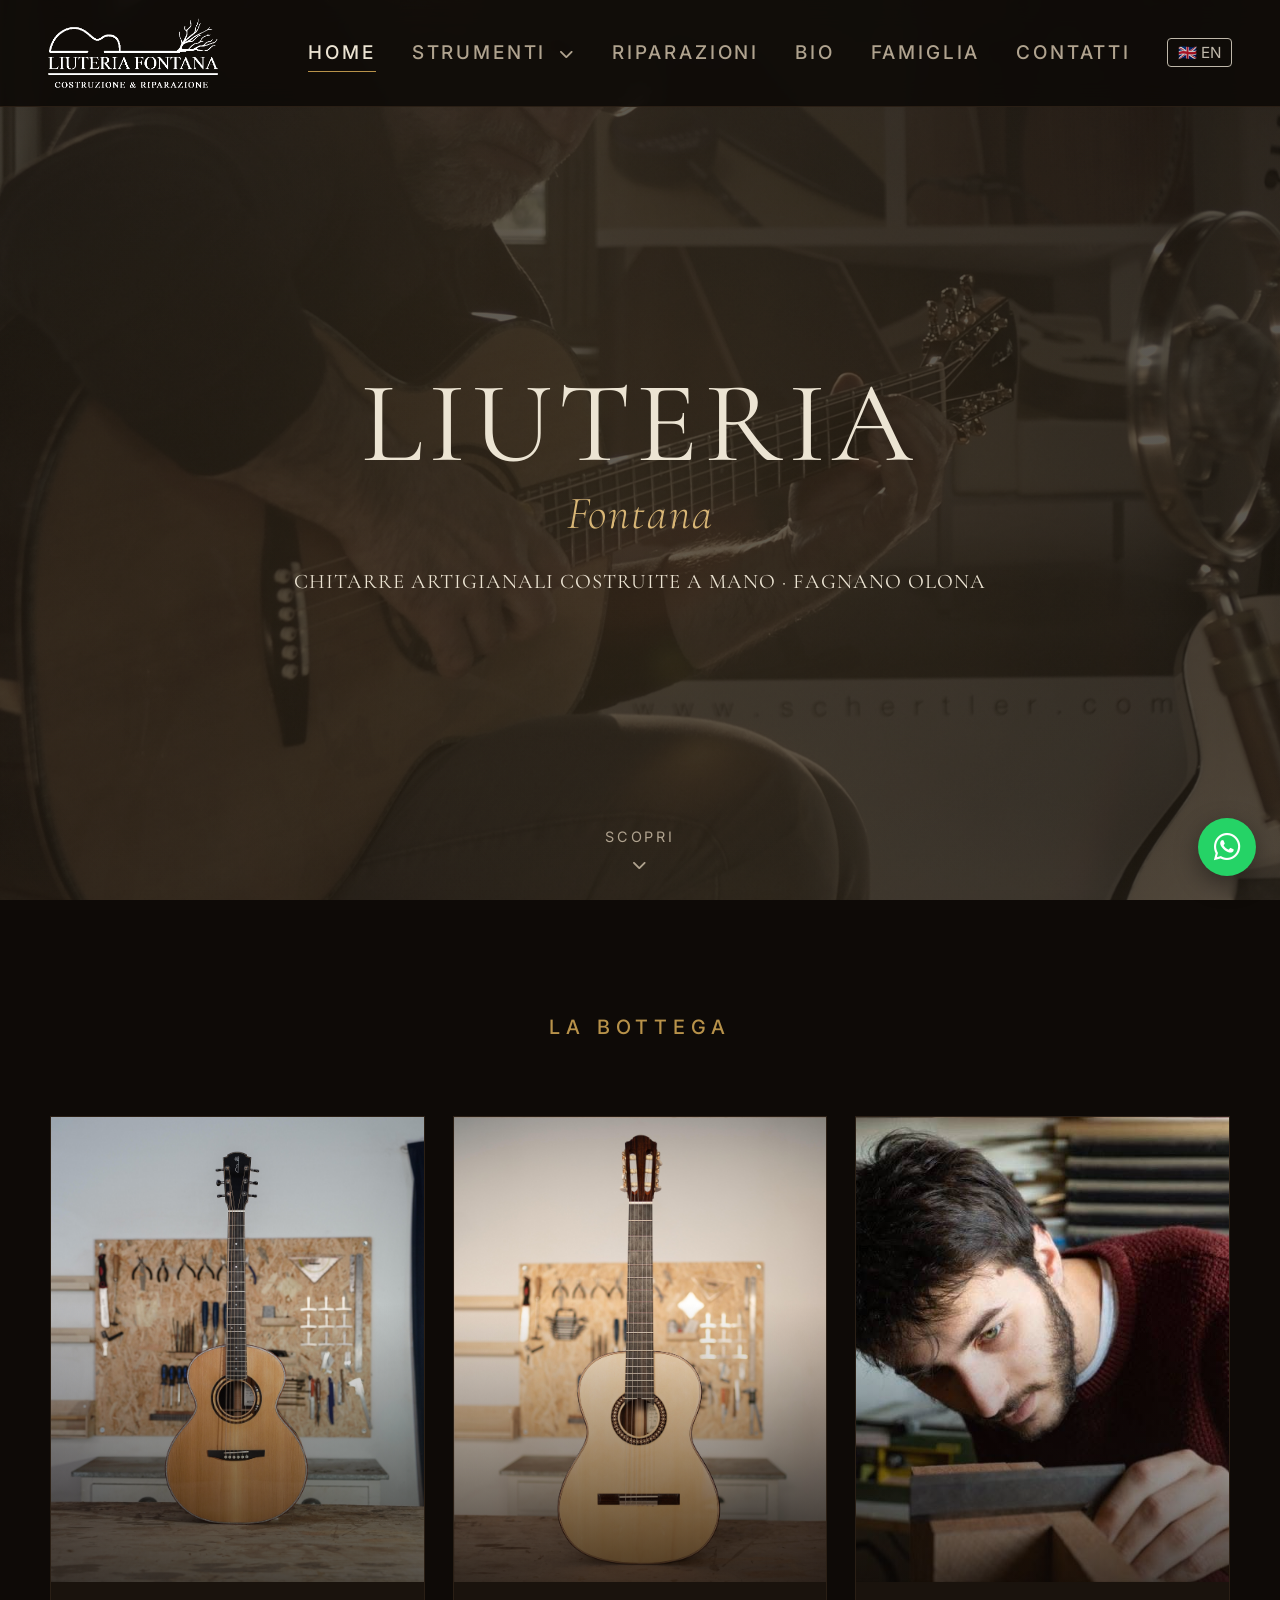
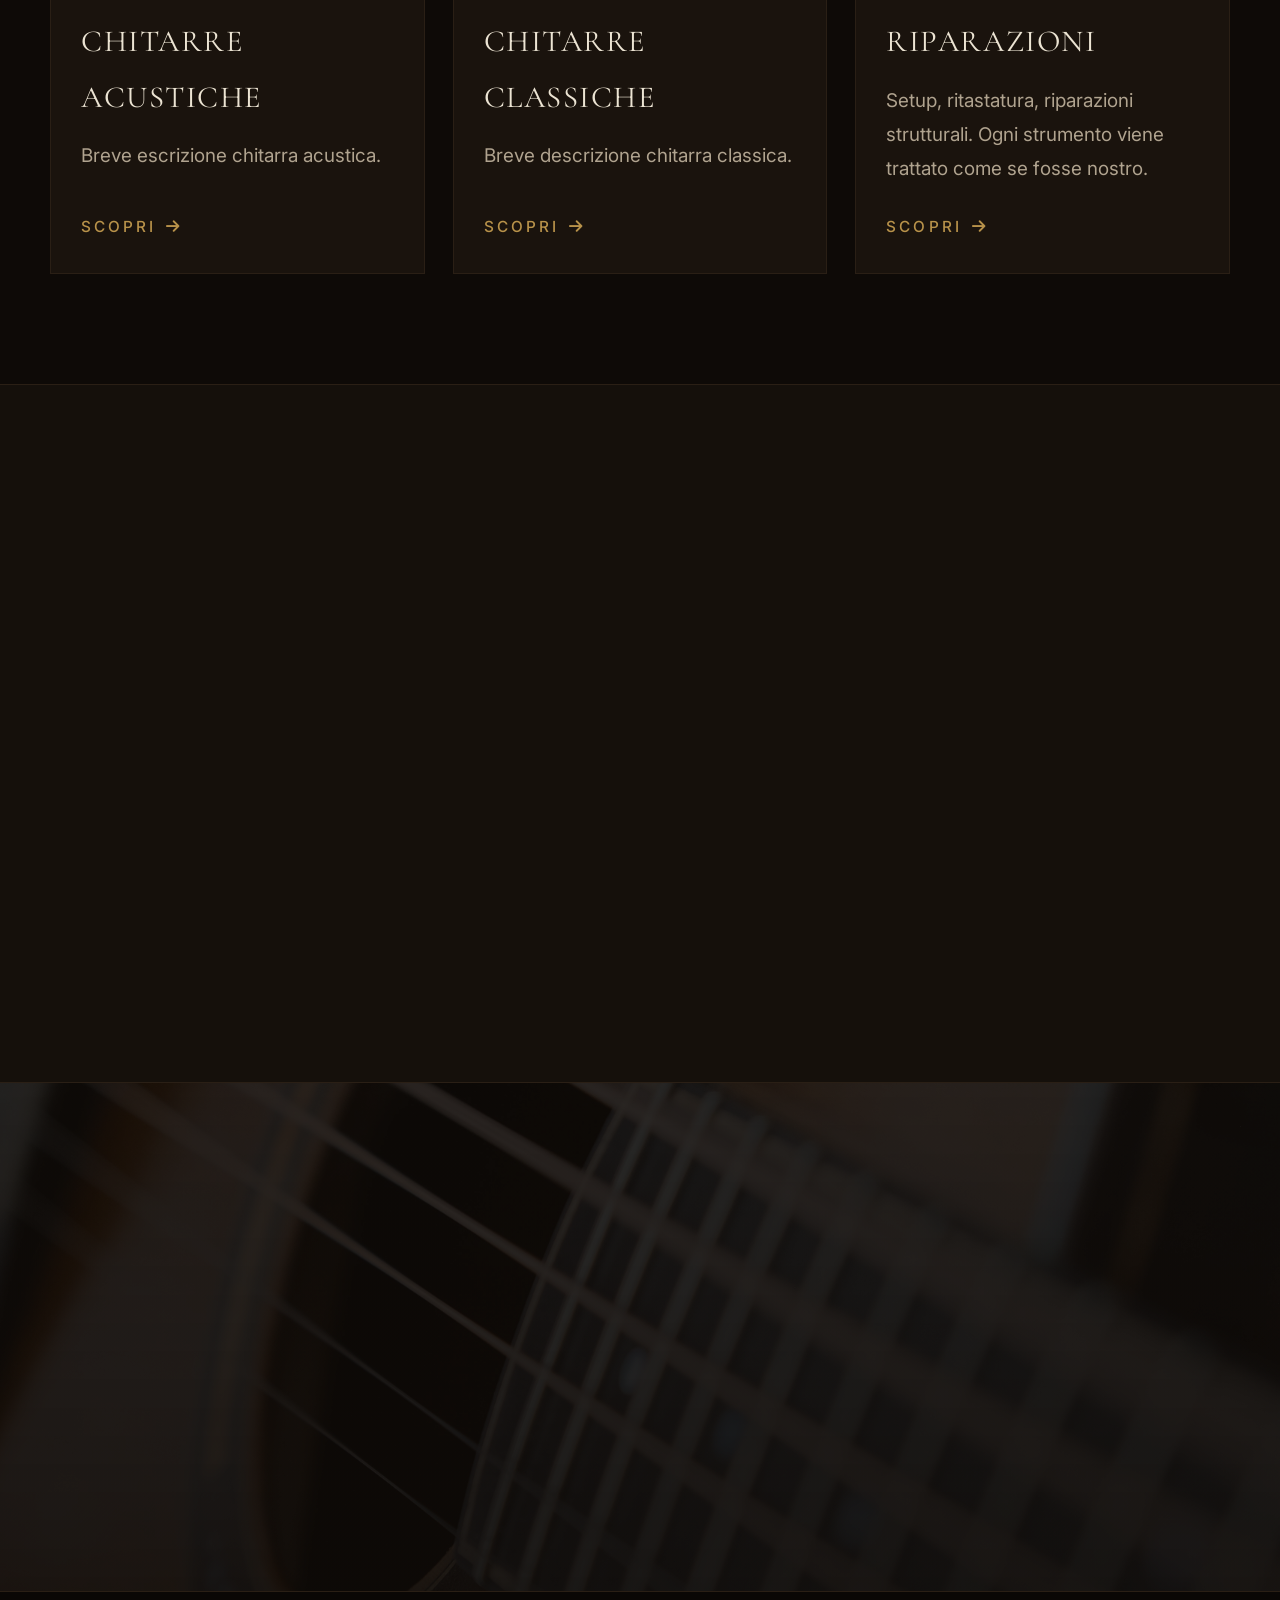
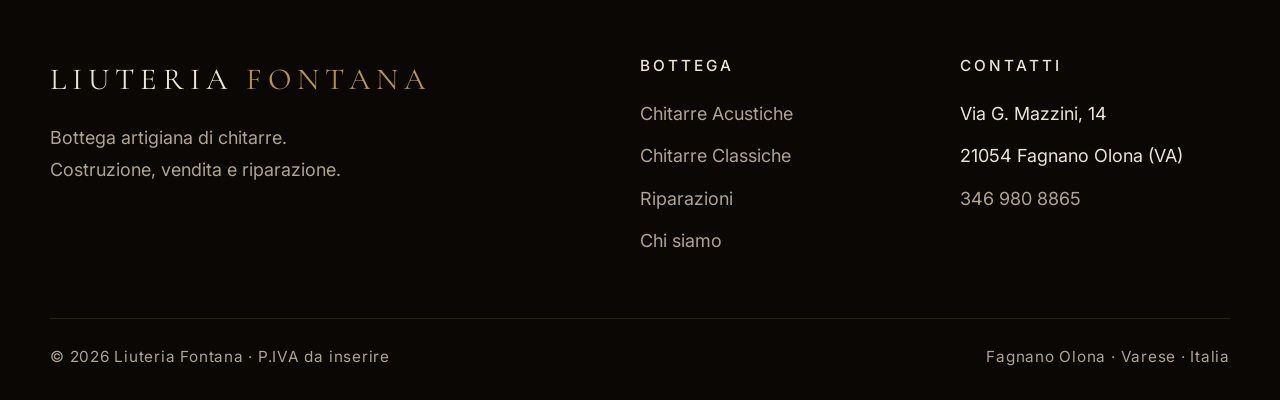
==== commit 723fa043: "Fix qua e la trallalà!" ====
--- a/index.html
+++ b/index.html
@@ -58,7 +58,7 @@
     </div>
     <div class="cards">
       <article class="card reveal">
-        <div class="card-img" style="background-image:url('img/acusitche/acustica7.jpeg'')"></div>
+        <div class="card-img" style="background-image:url('img/acusitche/acustica7.jpeg')"></div>
         <div class="card-body">
           <div class="card-content">
             <h3 data-it="Chitarre Acustiche" data-en="Acoustic Guitars">Chitarre Acustiche</h3>
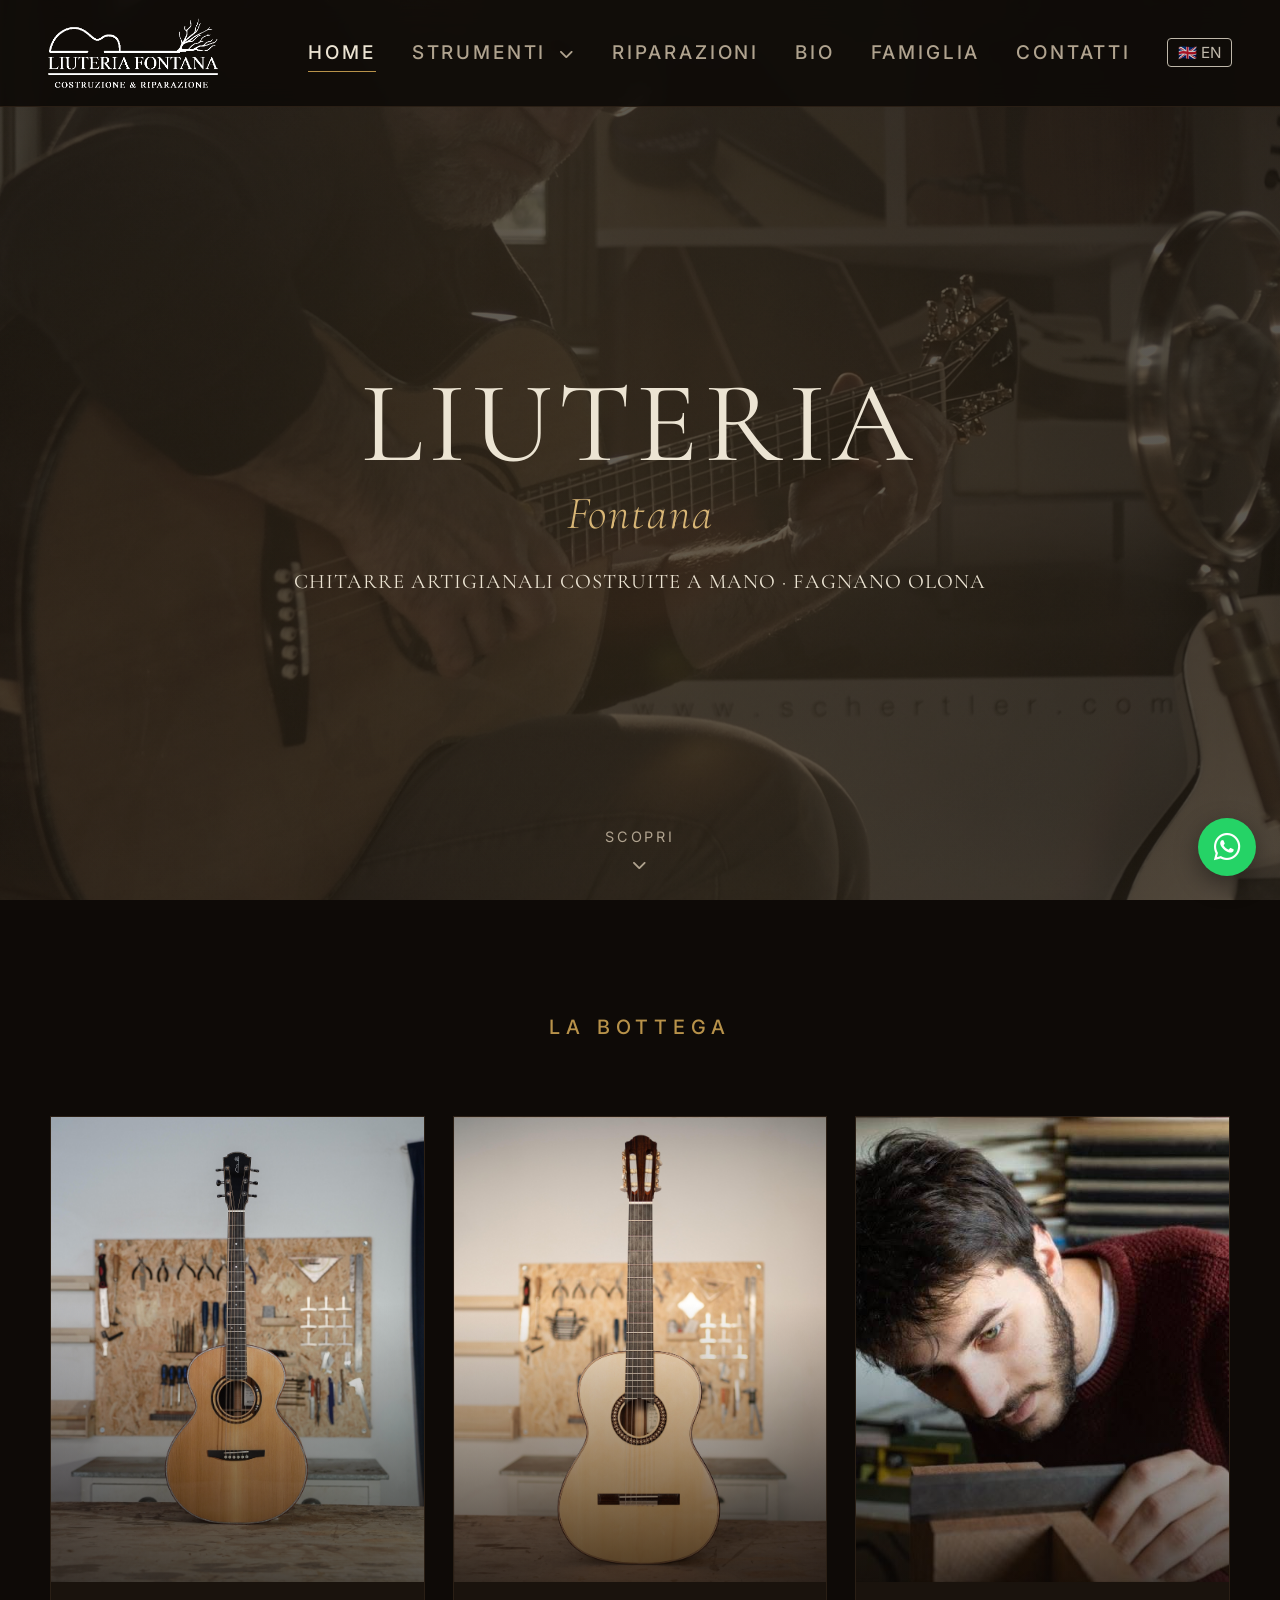
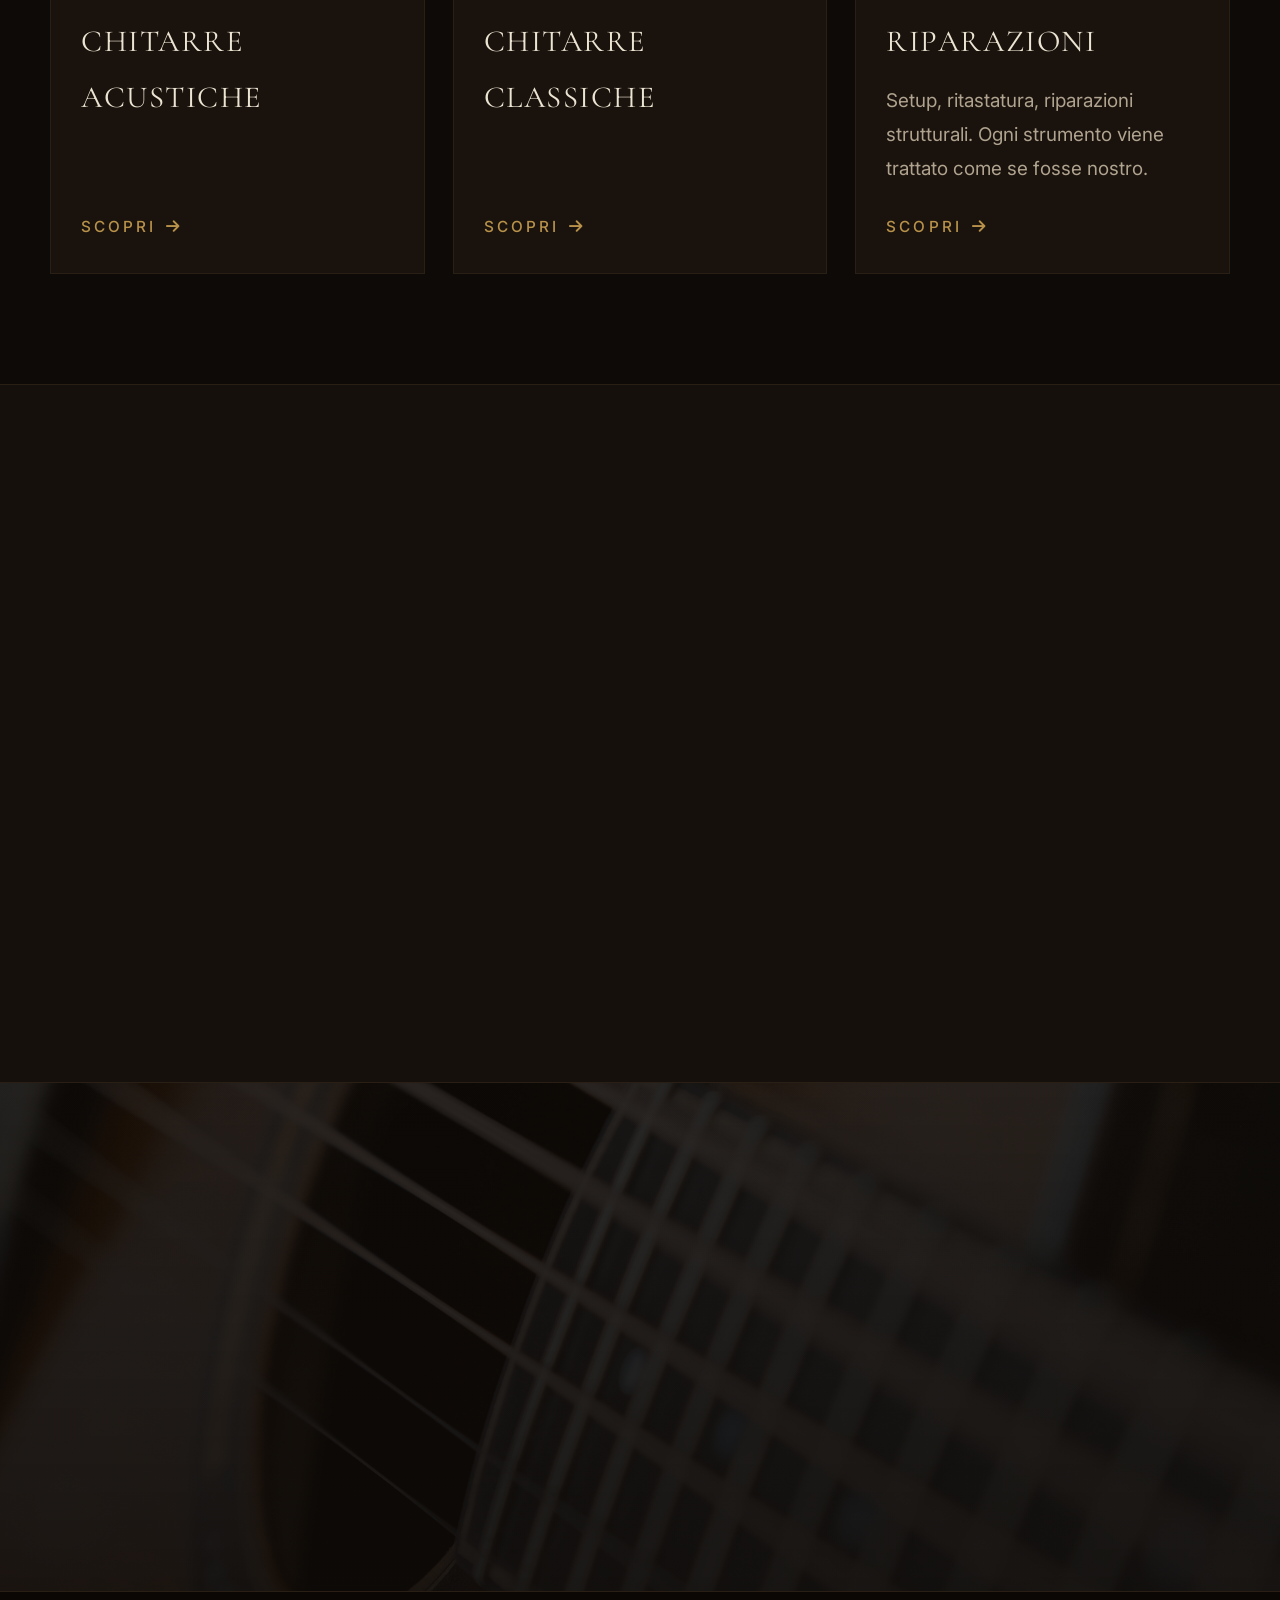
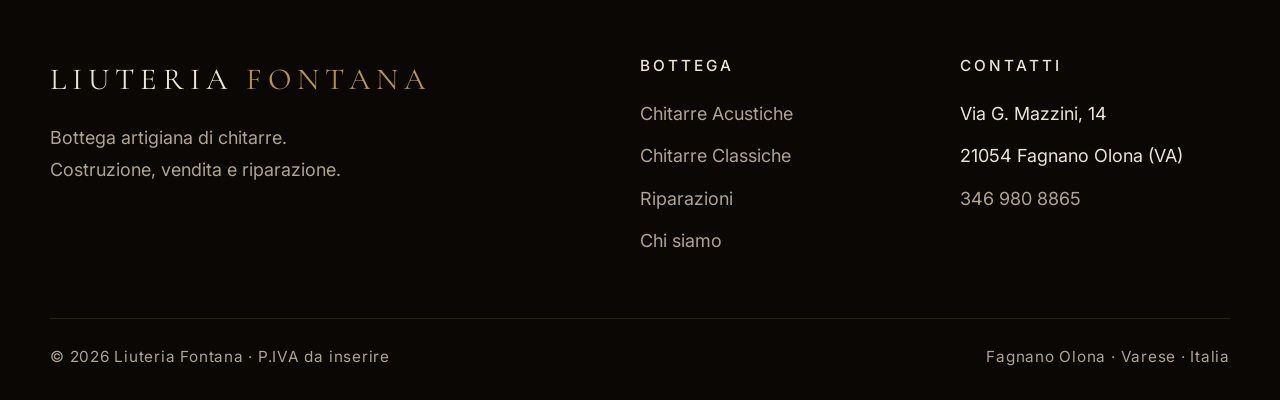
==== commit e0da33e0: "Fix qua e la trallalà!" ====
--- a/index.html
+++ b/index.html
@@ -62,7 +62,6 @@
         <div class="card-body">
           <div class="card-content">
             <h3 data-it="Chitarre Acustiche" data-en="Acoustic Guitars">Chitarre Acustiche</h3>
-            <p data-it="Breve escrizione chitarra acustica." data-en="Brief description of the acoustic guitar.">Breve escrizione chitarra acustica.</p>
           </div>
           <a class="card-link" href="Acustiche.html" data-it="Scopri <i class='fa-solid fa-arrow-right'></i>" data-en="Discover <i class='fa-solid fa-arrow-right'></i>">Scopri <i class="fa-solid fa-arrow-right"></i></a>
         </div>
@@ -71,7 +70,6 @@
         <div class="card-img" style="background-image:url('img/classica/classica1.jpeg')"></div>
         <div class="card-body">
           <h3 data-it="Chitarre Classiche" data-en="Classical Guitars">Chitarre Classiche</h3>
-          <p data-it="Breve descrizione chitarra classica." data-en="Brief description of the classical guitar.">Breve descrizione chitarra classica.</p>
           <a class="card-link" href="Classiche.html" data-it="Scopri <i class='fa-solid fa-arrow-right'></i>" data-en="Discover <i class='fa-solid fa-arrow-right'></i>">Scopri <i class="fa-solid fa-arrow-right"></i></a>
         </div>
       </article>
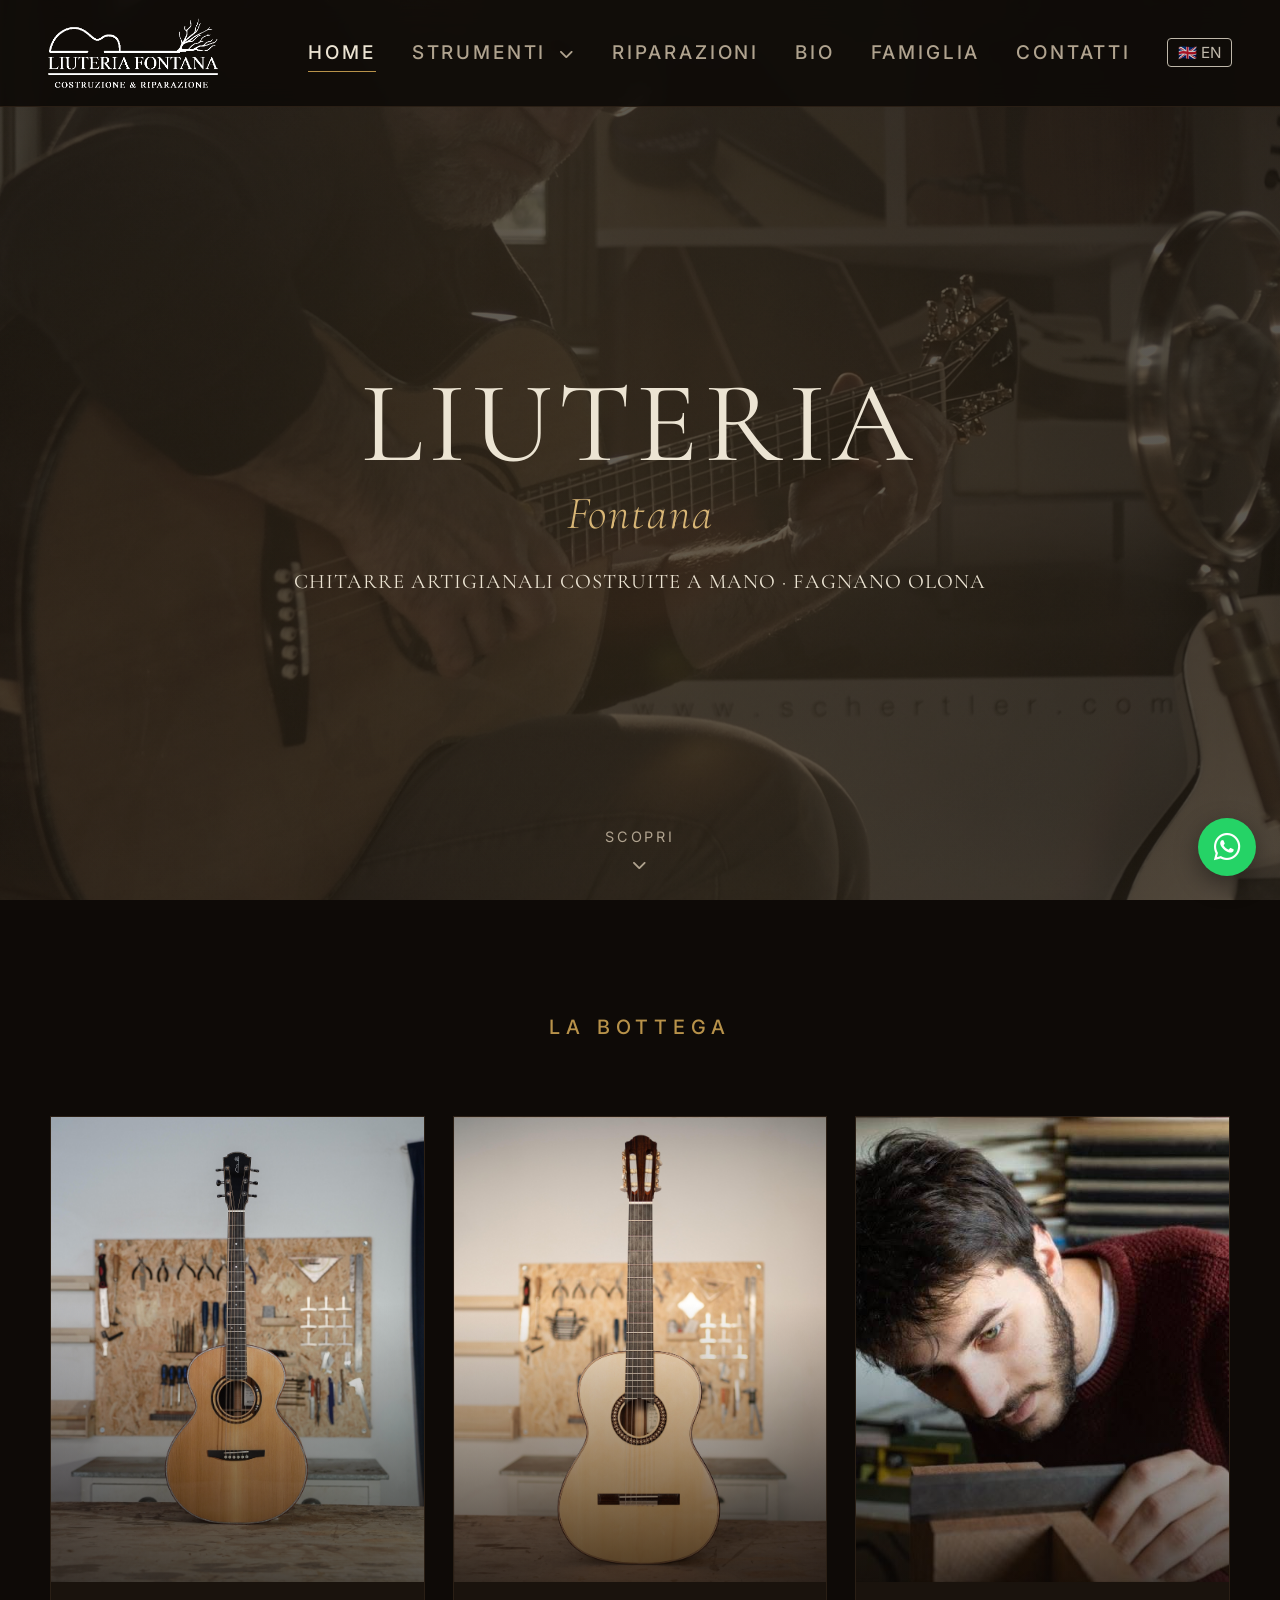
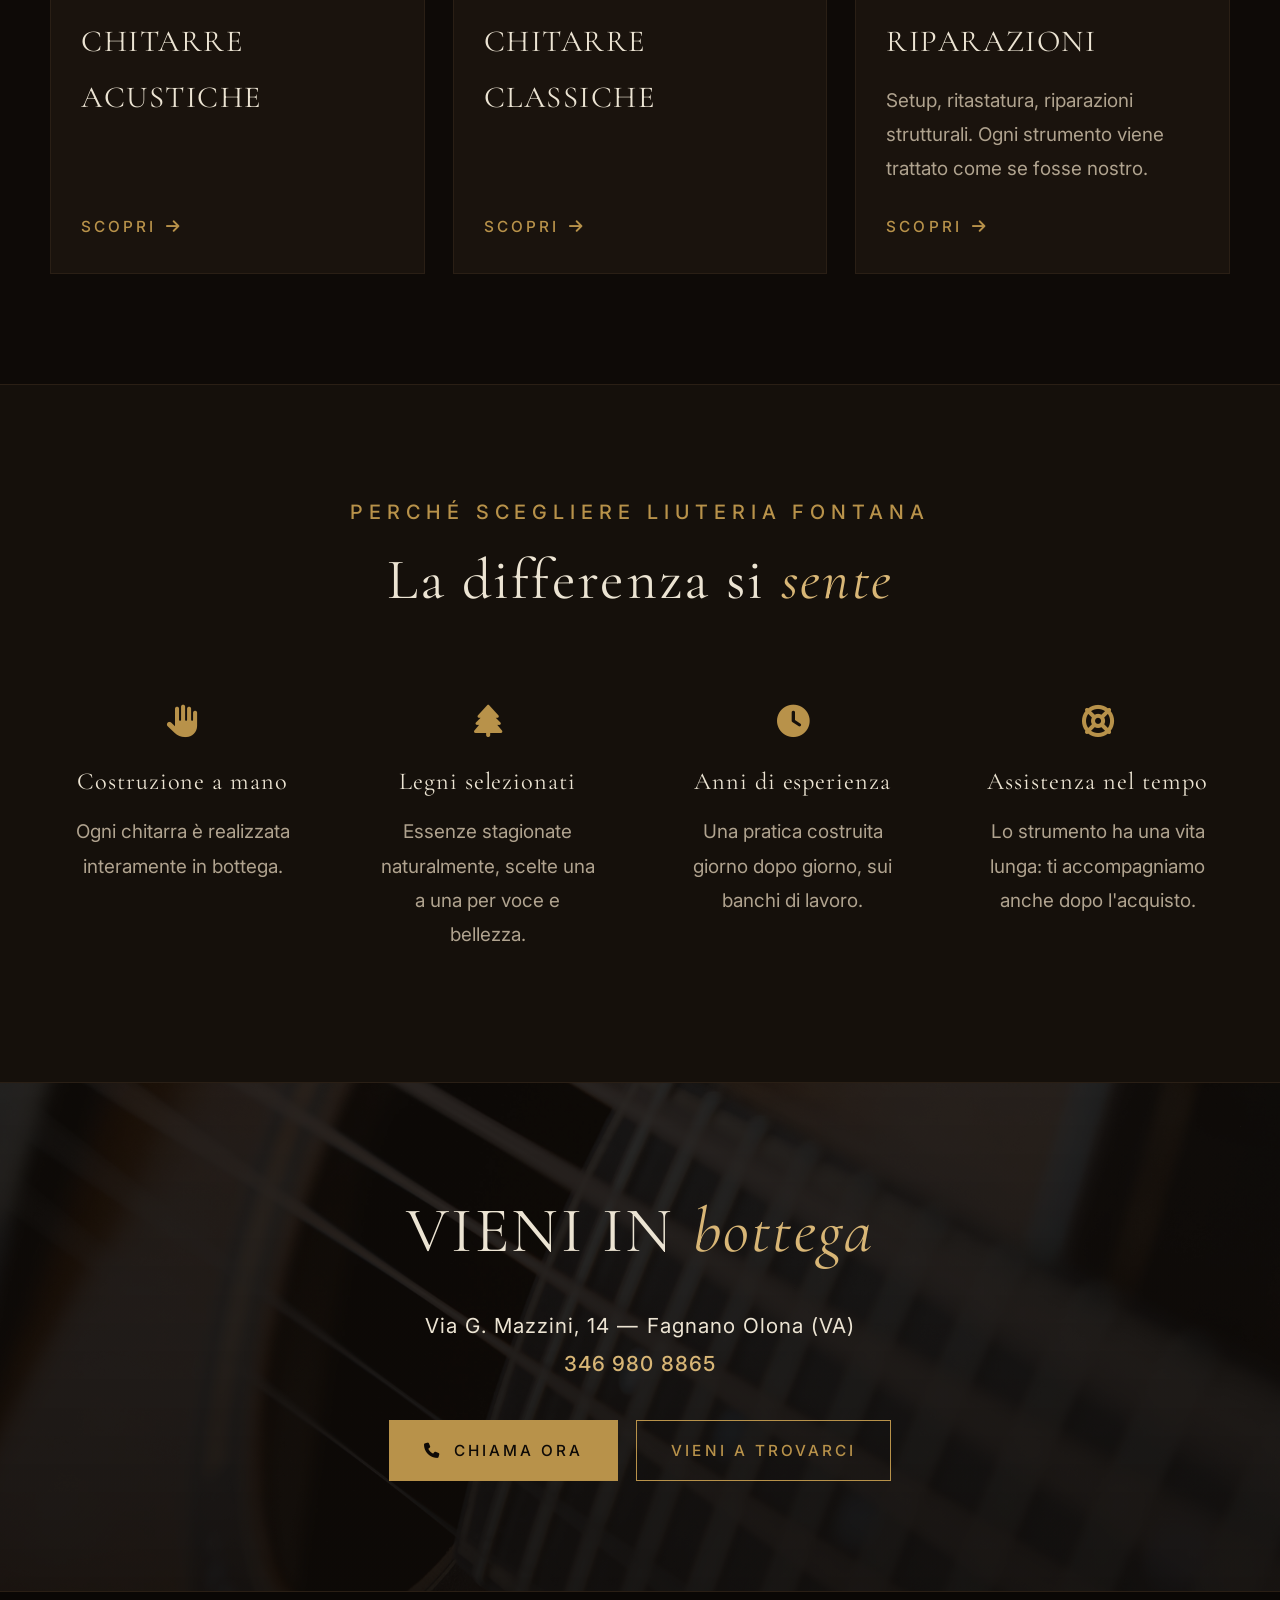
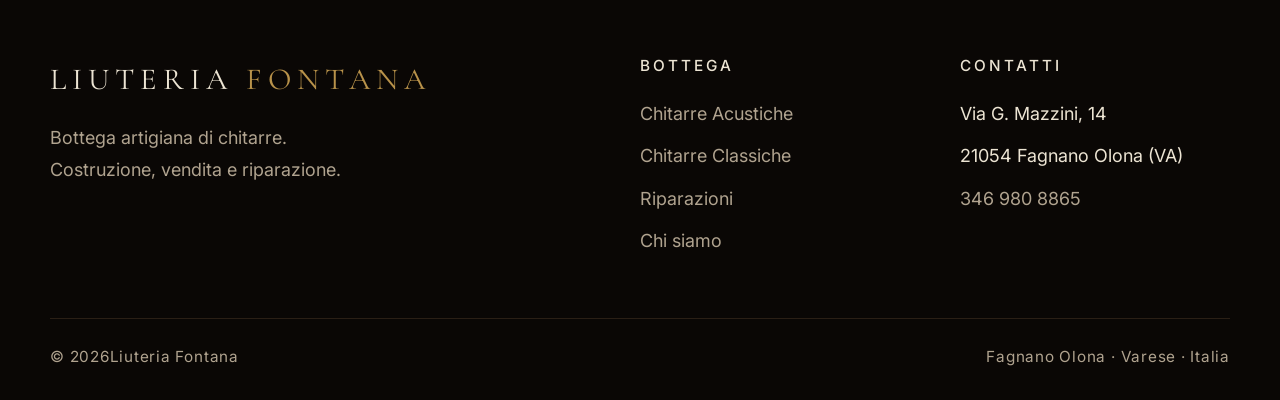
==== commit 44b8cc33: "Fixxxxx" ====
--- a/index.html
+++ b/index.html
@@ -139,7 +139,7 @@
     </div>
   </div>
   <div class="foot-bottom">
-    <span>© <span id="y"></span> Liuteria Fontana · P.IVA da inserire</span>
+    <span>© <span id="y"></span>Liuteria Fontana</span>
     <span>Fagnano Olona · Varese · Italia</span>
   </div>
 </footer>
--- a/css/style.css
+++ b/css/style.css
@@ -1042,9 +1042,9 @@
 
 
 .reveal {
-  opacity: 0;
-  transform: translateY(24px);
-  transition: opacity .9s ease, transform .9s ease
+  opacity: 1;
+  transform: none;
+  transition: none
 }
 
 .reveal.in {
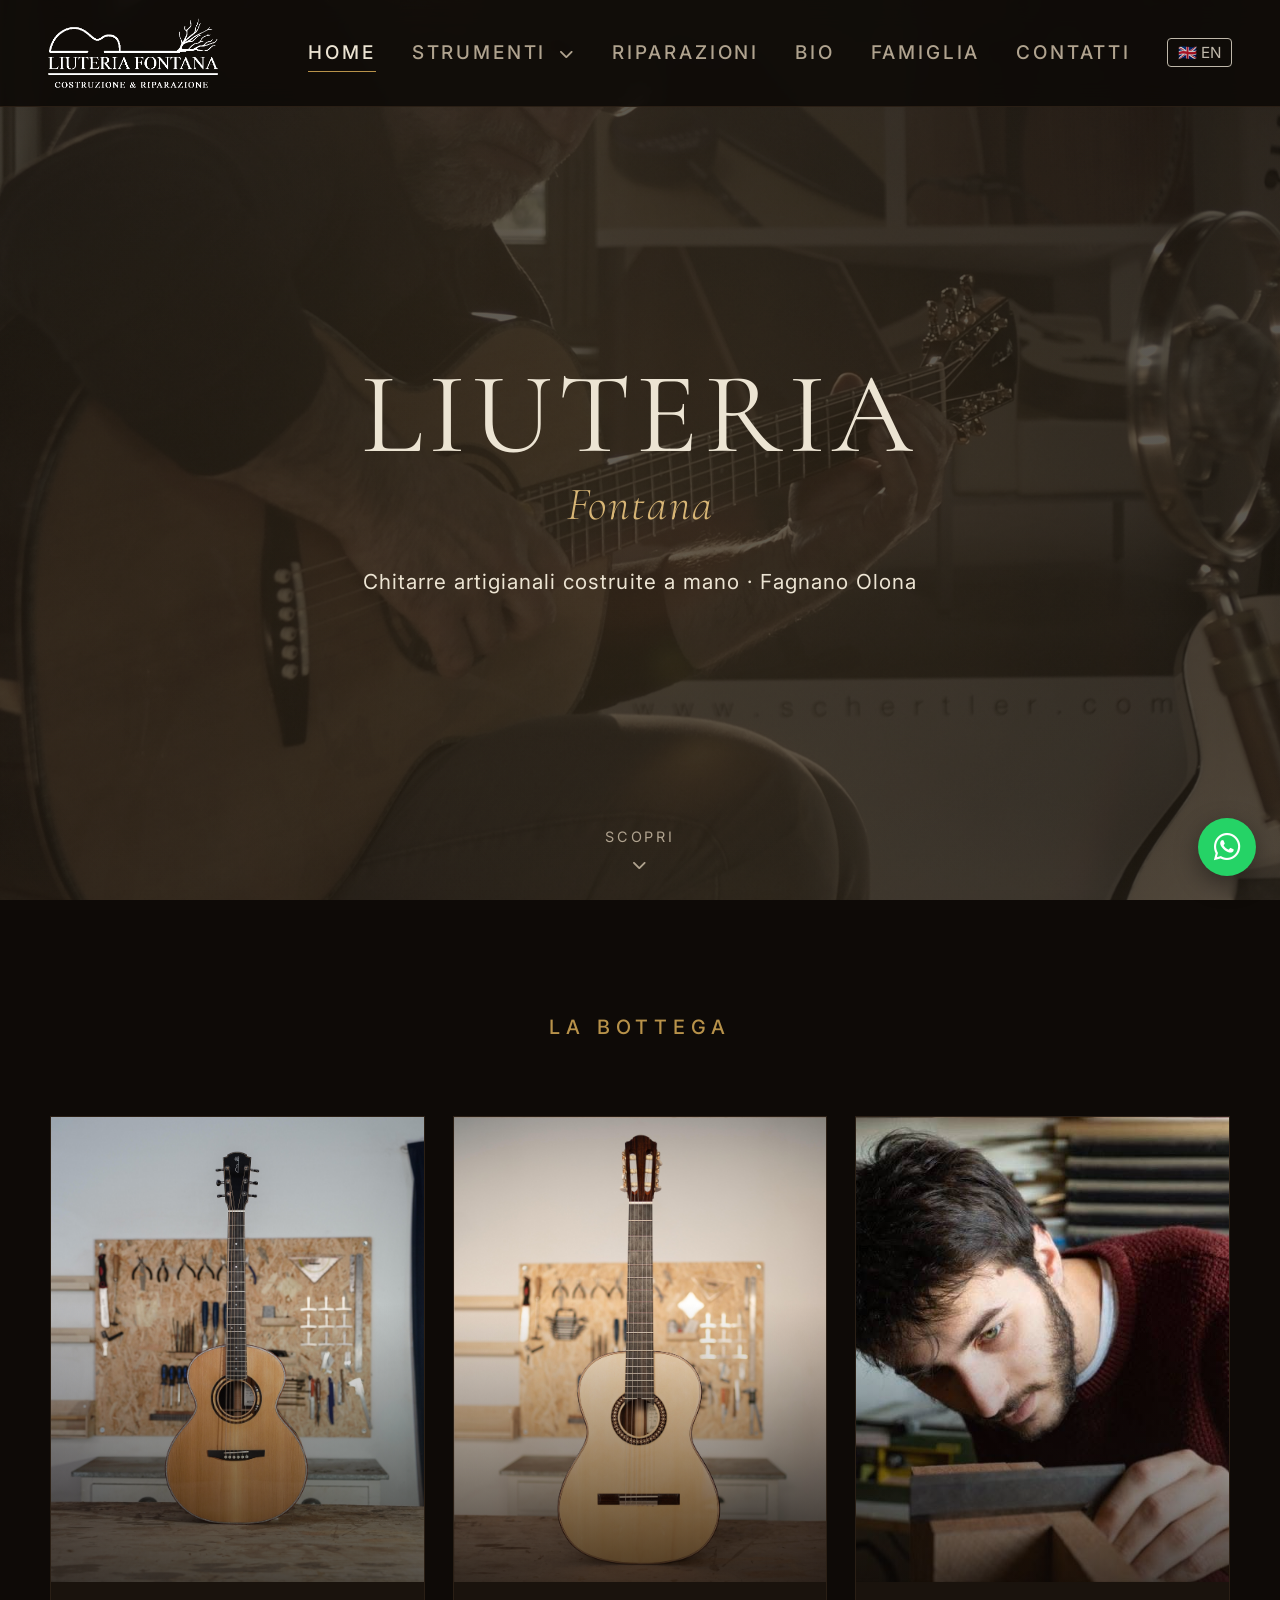
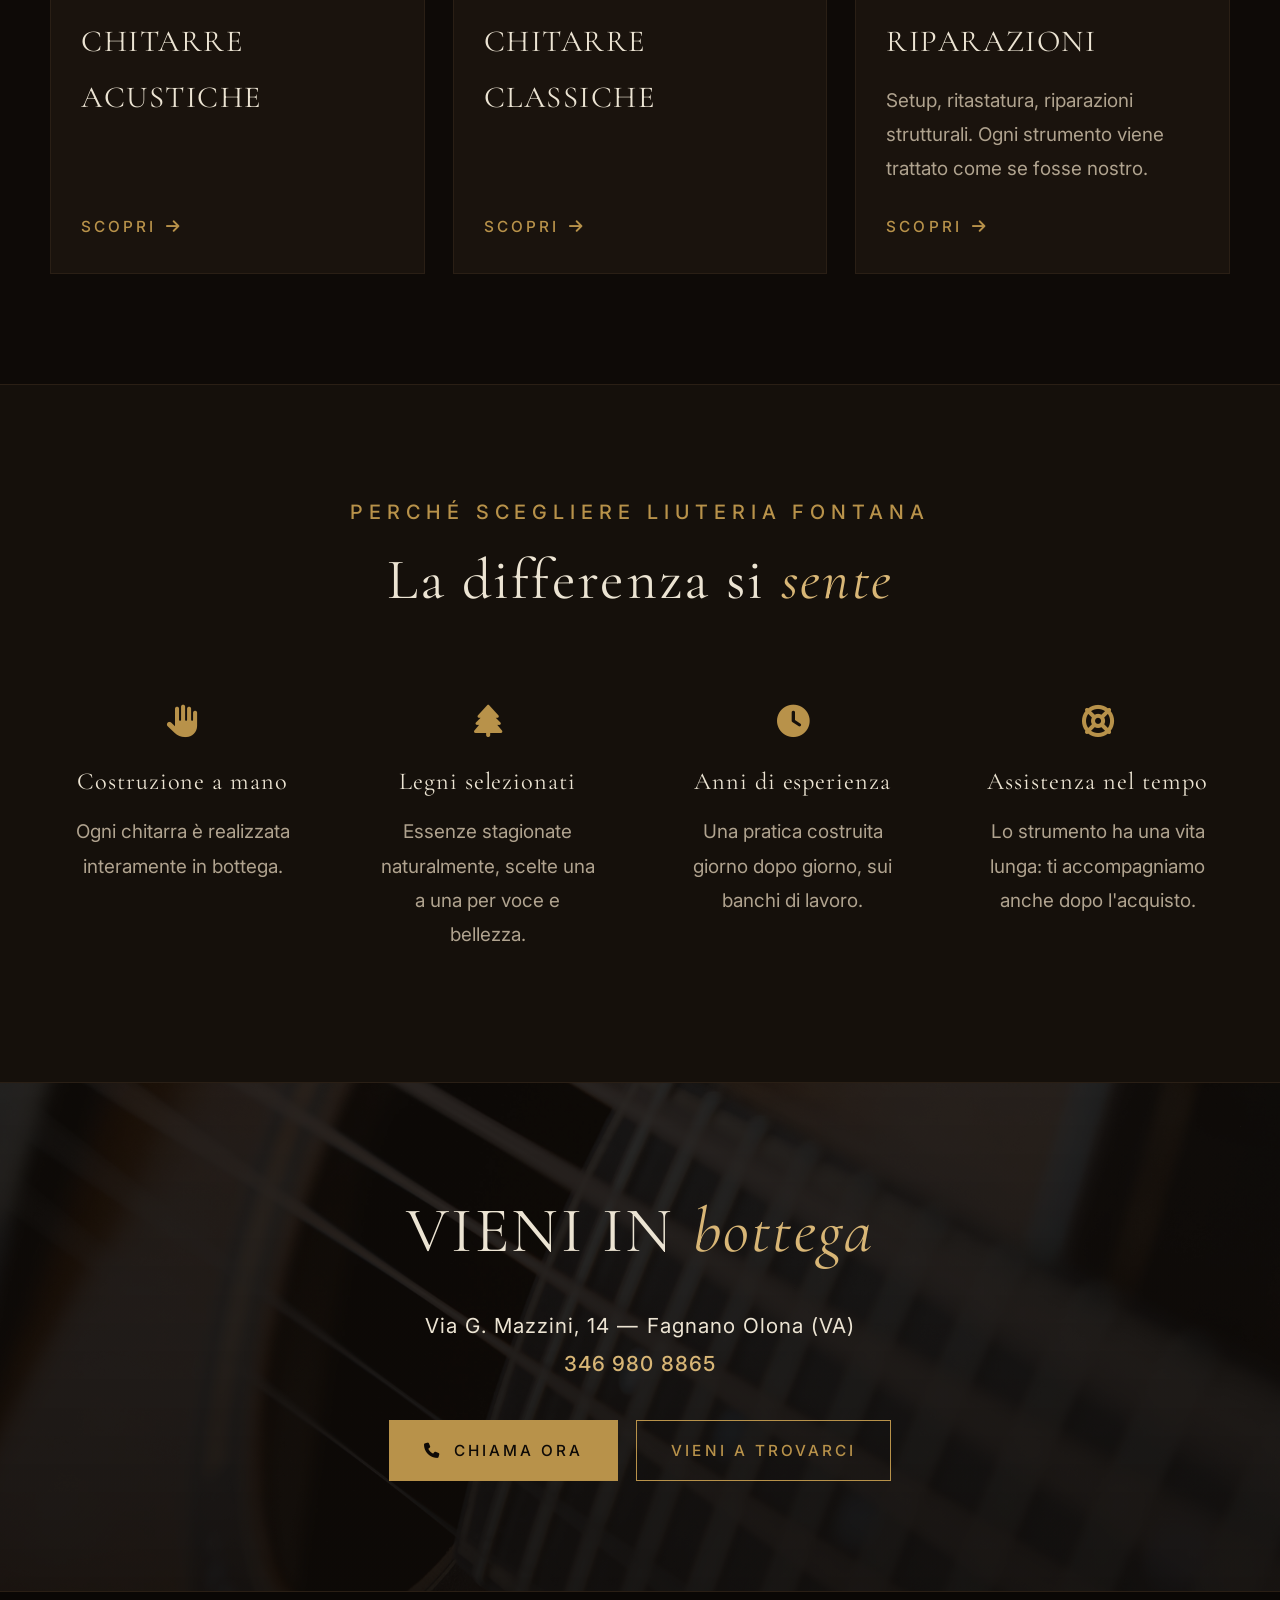
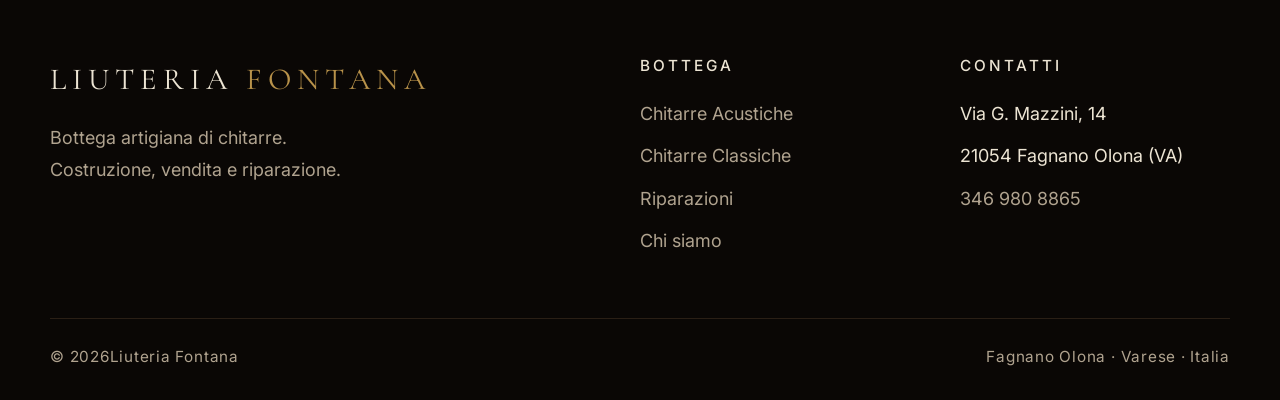
==== commit f2c1b30f: "Fix qua e la trallalà!" ====
--- a/index.html
+++ b/index.html
@@ -45,7 +45,7 @@
 <header class="hero">
   <div class="hero-bg"></div>
   <div class="hero-inner">
-    <h1>Liuteria<span class="sub">Fontana</span>
+      <h1>Liuteria<span class="sub">Fontana</span></h1>
     <p class="hero-tag" data-it="Chitarre artigianali costruite a mano · Fagnano Olona" data-en="Handcrafted guitars · Fagnano Olona, Italy">Chitarre artigianali costruite a mano · Fagnano Olona</p>
   </div>
   <div class="hero-scroll" data-it="Scopri<br><i class='fa-solid fa-chevron-down'></i>" data-en="Discover<br><i class='fa-solid fa-chevron-down'></i>">Scopri<br><i class="fa-solid fa-chevron-down"></i></div>
